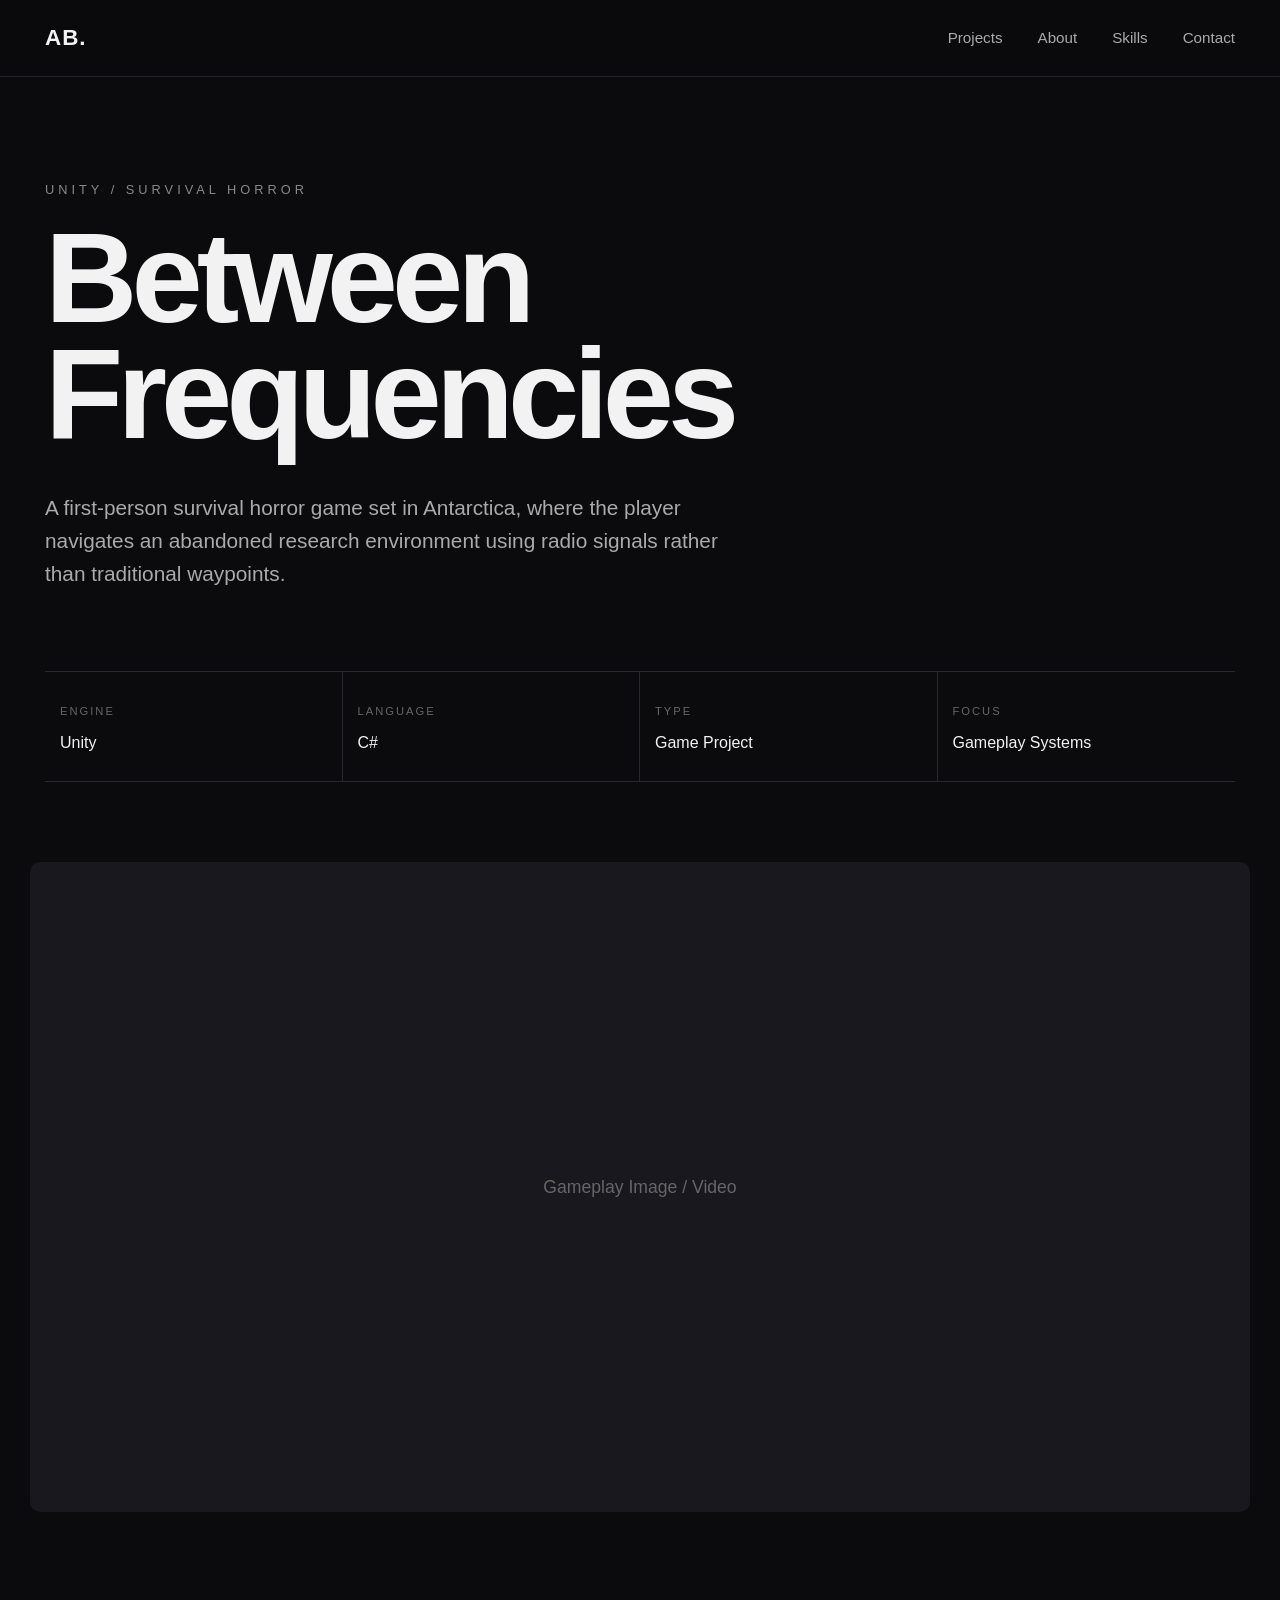
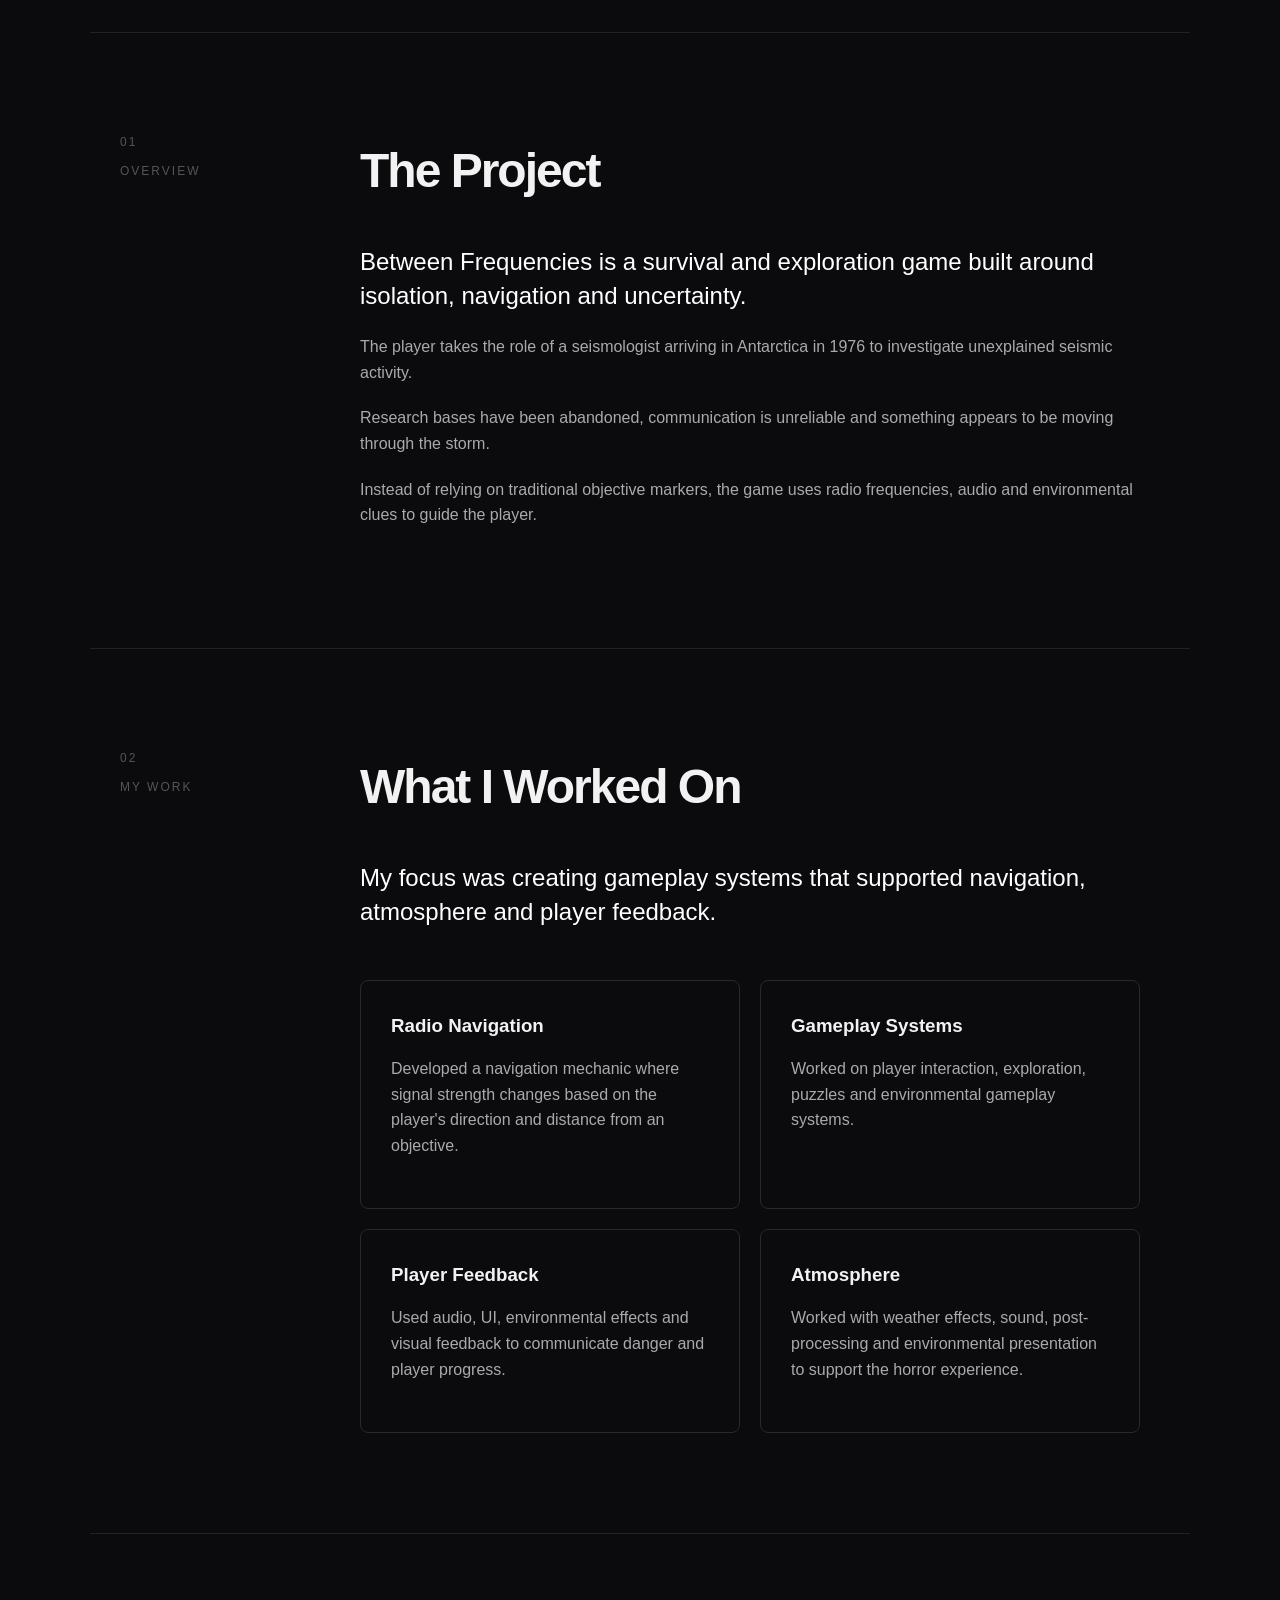
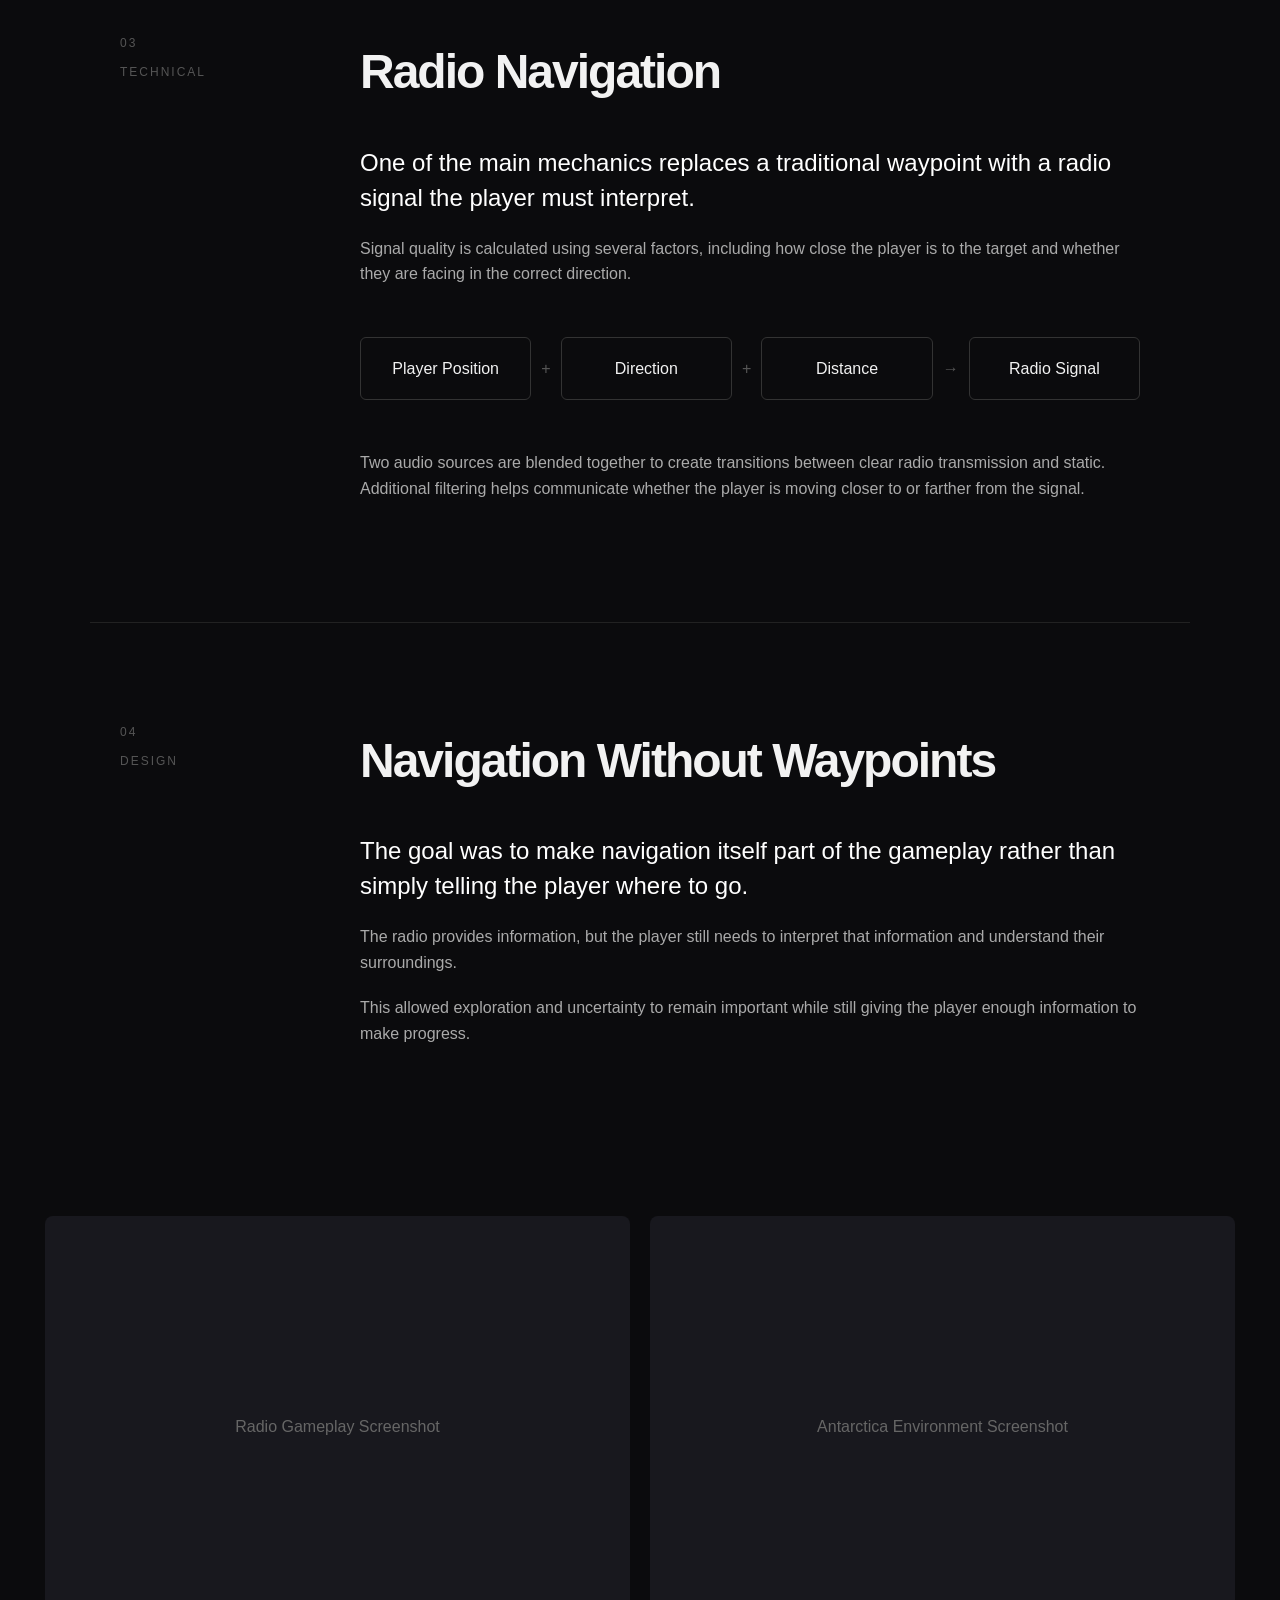
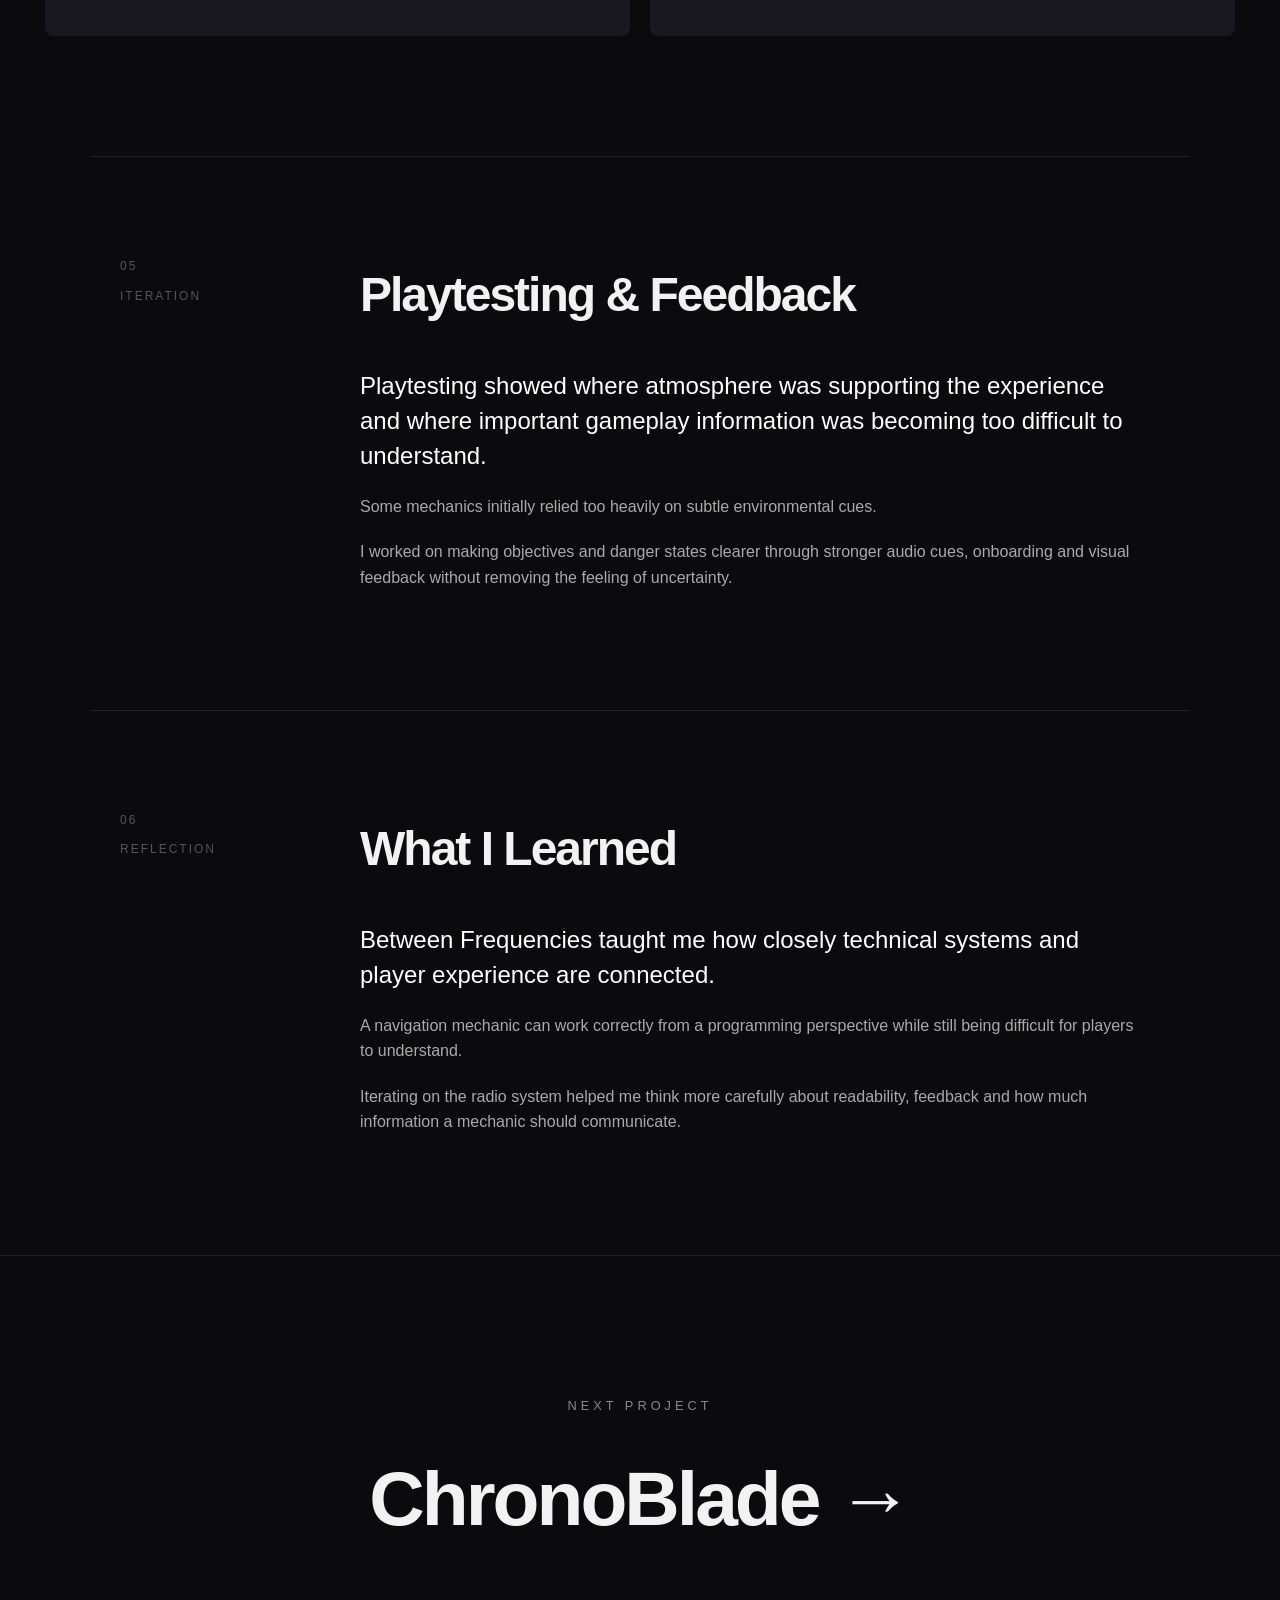
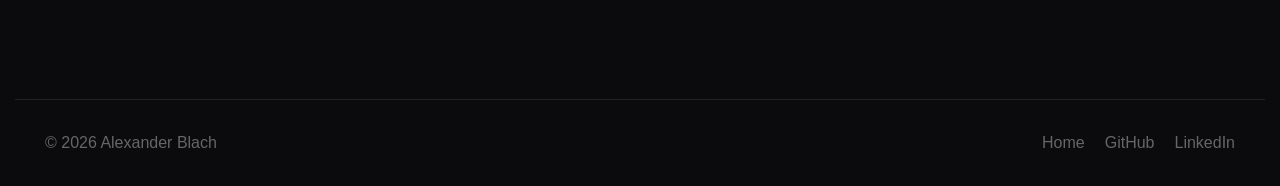
==== projects/between-frequencies.html @ 08c25dbf "Add project page for 'Between Frequencies' This HTML file outlines the project 'Between Frequencies'" ====
<!DOCTYPE html>
<html lang="en">

<head>
    <meta charset="UTF-8">
    <meta name="viewport" content="width=device-width, initial-scale=1.0">

    <title>Between Frequencies | Alexander Blach</title>

    <link rel="stylesheet" href="../style.css">
</head>

<body>

    <!-- NAVIGATION -->
    <nav class="navbar">
        <div class="nav-container">

            <a href="../index.html" class="logo">AB.</a>

            <div class="nav-links">
                <a href="../index.html#projects">Projects</a>
                <a href="../index.html#about">About</a>
                <a href="../index.html#skills">Skills</a>
                <a href="../index.html#contact">Contact</a>
            </div>

        </div>
    </nav>


    <!-- PROJECT HERO -->
    <header class="project-page-hero">

        <div class="project-page-header">

            <p class="eyebrow">UNITY / SURVIVAL HORROR</p>

            <h1>Between<br>Frequencies</h1>

            <p class="project-page-intro">
                A first-person survival horror game set in Antarctica,
                where the player navigates an abandoned research
                environment using radio signals rather than traditional
                waypoints.
            </p>

        </div>


        <div class="project-meta">

            <div>
                <span>ENGINE</span>
                <p>Unity</p>
            </div>

            <div>
                <span>LANGUAGE</span>
                <p>C#</p>
            </div>

            <div>
                <span>TYPE</span>
                <p>Game Project</p>
            </div>

            <div>
                <span>FOCUS</span>
                <p>Gameplay Systems</p>
            </div>

        </div>

    </header>


    <!-- HERO IMAGE -->
    <section class="project-page-media">

        <div class="large-placeholder">
            Gameplay Image / Video
        </div>

    </section>


    <!-- OVERVIEW -->
    <section class="project-detail-section">

        <div class="project-detail-label">
            <p>01</p>
            <span>OVERVIEW</span>
        </div>

        <div class="project-detail-content">

            <h2>The Project</h2>

            <p class="large-paragraph">
                Between Frequencies is a survival and exploration
                game built around isolation, navigation and uncertainty.
            </p>

            <p>
                The player takes the role of a seismologist arriving
                in Antarctica in 1976 to investigate unexplained
                seismic activity.
            </p>

            <p>
                Research bases have been abandoned, communication is
                unreliable and something appears to be moving through
                the storm.
            </p>

            <p>
                Instead of relying on traditional objective markers,
                the game uses radio frequencies, audio and environmental
                clues to guide the player.
            </p>

        </div>

    </section>


    <!-- MY ROLE -->
    <section class="project-detail-section">

        <div class="project-detail-label">
            <p>02</p>
            <span>MY WORK</span>
        </div>

        <div class="project-detail-content">

            <h2>What I Worked On</h2>

            <p class="large-paragraph">
                My focus was creating gameplay systems that supported
                navigation, atmosphere and player feedback.
            </p>


            <div class="role-grid">

                <div class="role-card">
                    <h3>Radio Navigation</h3>

                    <p>
                        Developed a navigation mechanic where signal
                        strength changes based on the player's direction
                        and distance from an objective.
                    </p>
                </div>


                <div class="role-card">
                    <h3>Gameplay Systems</h3>

                    <p>
                        Worked on player interaction, exploration,
                        puzzles and environmental gameplay systems.
                    </p>
                </div>


                <div class="role-card">
                    <h3>Player Feedback</h3>

                    <p>
                        Used audio, UI, environmental effects and
                        visual feedback to communicate danger and
                        player progress.
                    </p>
                </div>


                <div class="role-card">
                    <h3>Atmosphere</h3>

                    <p>
                        Worked with weather effects, sound,
                        post-processing and environmental presentation
                        to support the horror experience.
                    </p>
                </div>

            </div>

        </div>

    </section>


    <!-- RADIO SYSTEM -->
    <section class="project-detail-section">

        <div class="project-detail-label">
            <p>03</p>
            <span>TECHNICAL</span>
        </div>

        <div class="project-detail-content">

            <h2>Radio Navigation</h2>

            <p class="large-paragraph">
                One of the main mechanics replaces a traditional
                waypoint with a radio signal the player must interpret.
            </p>

            <p>
                Signal quality is calculated using several factors,
                including how close the player is to the target and
                whether they are facing in the correct direction.
            </p>


            <div class="technical-diagram">

                <div>Player Position</div>
                <span>+</span>
                <div>Direction</div>
                <span>+</span>
                <div>Distance</div>
                <span>→</span>
                <div>Radio Signal</div>

            </div>


            <p>
                Two audio sources are blended together to create
                transitions between clear radio transmission and static.
                Additional filtering helps communicate whether the player
                is moving closer to or farther from the signal.
            </p>

        </div>

    </section>


    <!-- PLAYER EXPERIENCE -->
    <section class="project-detail-section">

        <div class="project-detail-label">
            <p>04</p>
            <span>DESIGN</span>
        </div>

        <div class="project-detail-content">

            <h2>Navigation Without Waypoints</h2>

            <p class="large-paragraph">
                The goal was to make navigation itself part of the
                gameplay rather than simply telling the player where
                to go.
            </p>

            <p>
                The radio provides information, but the player still
                needs to interpret that information and understand
                their surroundings.
            </p>

            <p>
                This allowed exploration and uncertainty to remain
                important while still giving the player enough
                information to make progress.
            </p>

        </div>

    </section>


    <!-- IMAGES -->
    <section class="project-image-grid">

        <div class="medium-placeholder">
            Radio Gameplay Screenshot
        </div>

        <div class="medium-placeholder">
            Antarctica Environment Screenshot
        </div>

    </section>


    <!-- PLAYTESTING -->
    <section class="project-detail-section">

        <div class="project-detail-label">
            <p>05</p>
            <span>ITERATION</span>
        </div>

        <div class="project-detail-content">

            <h2>Playtesting & Feedback</h2>

            <p class="large-paragraph">
                Playtesting showed where atmosphere was supporting
                the experience and where important gameplay information
                was becoming too difficult to understand.
            </p>

            <p>
                Some mechanics initially relied too heavily on subtle
                environmental cues.
            </p>

            <p>
                I worked on making objectives and danger states clearer
                through stronger audio cues, onboarding and visual
                feedback without removing the feeling of uncertainty.
            </p>

        </div>

    </section>


    <!-- REFLECTION -->
    <section class="project-detail-section">

        <div class="project-detail-label">
            <p>06</p>
            <span>REFLECTION</span>
        </div>

        <div class="project-detail-content">

            <h2>What I Learned</h2>

            <p class="large-paragraph">
                Between Frequencies taught me how closely technical
                systems and player experience are connected.
            </p>

            <p>
                A navigation mechanic can work correctly from a
                programming perspective while still being difficult
                for players to understand.
            </p>

            <p>
                Iterating on the radio system helped me think more
                carefully about readability, feedback and how much
                information a mechanic should communicate.
            </p>

        </div>

    </section>


    <!-- NEXT PROJECT -->
    <section class="next-project">

        <p class="eyebrow">NEXT PROJECT</p>

        <a href="chronoblade.html">
            ChronoBlade →
        </a>

    </section>


    <footer>

        <p>© 2026 Alexander Blach</p>

        <div class="footer-links">
            <a href="../index.html">Home</a>
            <a href="#">GitHub</a>
            <a href="#">LinkedIn</a>
        </div>

    </footer>

</body>

</html>
---- style.css ----
/* -----------------------------
   GLOBAL
----------------------------- */

* {
    margin: 0;
    padding: 0;
    box-sizing: border-box;
}

html {
    scroll-behavior: smooth;
}

body {
    font-family: Arial, Helvetica, sans-serif;
    background: #0b0b0d;
    color: #f2f2f2;
    line-height: 1.6;
}

a {
    color: inherit;
    text-decoration: none;
}


/* -----------------------------
   NAVIGATION
----------------------------- */

.navbar {
    position: fixed;
    top: 0;
    width: 100%;
    z-index: 1000;

    background: rgba(11, 11, 13, 0.85);
    backdrop-filter: blur(12px);

    border-bottom: 1px solid #242428;
}

.nav-container {
    max-width: 1250px;
    margin: auto;

    padding: 20px 30px;

    display: flex;
    justify-content: space-between;
    align-items: center;
}

.logo {
    font-size: 1.4rem;
    font-weight: bold;
    letter-spacing: 1px;
}

.nav-links {
    display: flex;
    gap: 35px;
}

.nav-links a {
    color: #aaaaaa;
    font-size: 0.95rem;

    transition: 0.2s;
}

.nav-links a:hover {
    color: white;
}


/* -----------------------------
   HERO
----------------------------- */

.hero {
    min-height: 100vh;

    max-width: 1250px;
    margin: auto;

    padding: 150px 30px 80px;

    display: flex;
    align-items: center;

    position: relative;
    overflow: hidden;
}

.hero-content {
    position: relative;
    z-index: 2;

    max-width: 800px;
}

.eyebrow {
    color: #888;
    font-size: 0.8rem;

    letter-spacing: 4px;

    margin-bottom: 20px;
}

.hero h1 {
    font-size: clamp(4rem, 10vw, 9rem);

    line-height: 0.85;

    letter-spacing: -6px;

    margin-bottom: 40px;
}

.hero-description {
    color: #aaa;

    max-width: 600px;

    font-size: 1.2rem;

    margin-bottom: 40px;
}

.hero-buttons {
    display: flex;
    gap: 15px;
    flex-wrap: wrap;
}

.button {
    padding: 14px 24px;

    border-radius: 6px;

    font-size: 0.9rem;

    transition: 0.25s;
}

.primary-button {
    background: white;
    color: black;
}

.primary-button:hover {
    transform: translateY(-3px);
}

.secondary-button {
    border: 1px solid #444;
}

.secondary-button:hover {
    border-color: white;
}

.hero-background-text {
    position: absolute;

    right: -80px;
    bottom: 30px;

    font-size: 14rem;

    font-weight: bold;

    color: #101014;

    pointer-events: none;
}


/* -----------------------------
   GENERAL SECTIONS
----------------------------- */

.section {
    max-width: 1250px;

    margin: auto;

    padding: 120px 30px;
}

.section-header {
    display: flex;

    gap: 40px;

    margin-bottom: 60px;
}

.section-number {
    color: #555;
}

.section-header h2 {
    font-size: 3rem;

    letter-spacing: -2px;
}


/* -----------------------------
   PROJECTS
----------------------------- */

.projects-grid {
    display: flex;

    flex-direction: column;

    gap: 100px;
}

.project-card {
    display: grid;

    grid-template-columns: 1.4fr 1fr;

    gap: 50px;

    align-items: center;
}

.project-image {
    height: 480px;

    border-radius: 8px;

    overflow: hidden;
}

.placeholder {
    display: flex;

    justify-content: center;
    align-items: center;

    background:
        linear-gradient(
            135deg,
            #17171d,
            #22222b
        );

    color: #666;

    font-size: 1.2rem;
}

.project-content h3 {
    font-size: 2.5rem;

    line-height: 1.1;

    margin: 20px 0;
}

.project-topline {
    display: flex;

    justify-content: space-between;

    color: #666;

    font-size: 0.75rem;

    letter-spacing: 2px;
}

.project-description {
    color: #aaa;

    margin-bottom: 25px;
}

.project-tags {
    display: flex;

    flex-wrap: wrap;

    gap: 10px;

    margin-bottom: 30px;
}

.project-tags span {
    padding: 7px 12px;

    border: 1px solid #333;

    border-radius: 100px;

    color: #aaa;

    font-size: 0.75rem;
}

.project-link {
    font-weight: bold;

    display: inline-block;

    transition: 0.2s;
}

.project-link:hover {
    transform: translateX(6px);
}


/* -----------------------------
   ABOUT
----------------------------- */

.about-section {
    border-top: 1px solid #222;
}

.about-grid {
    display: grid;

    grid-template-columns: 1.2fr 1fr;

    gap: 80px;
}

.about-large-text {
    font-size: 3rem;

    line-height: 1.15;

    letter-spacing: -2px;
}

.about-text p {
    color: #aaa;

    margin-bottom: 20px;
}


/* -----------------------------
   SKILLS
----------------------------- */

.skills-grid {
    display: grid;

    grid-template-columns: repeat(4, 1fr);

    gap: 30px;
}

.skill-category {
    border-top: 1px solid #333;

    padding-top: 25px;
}

.skill-category h3 {
    margin-bottom: 20px;
}

.skill-category ul {
    list-style: none;
}

.skill-category li {
    color: #888;

    margin-bottom: 8px;
}


/* -----------------------------
   CONTACT
----------------------------- */

.contact-section {
    padding: 160px 30px;

    text-align: center;

    border-top: 1px solid #222;
}

.contact-section h2 {
    font-size: clamp(3rem, 8vw, 7rem);

    line-height: 0.95;

    letter-spacing: -5px;

    margin-bottom: 30px;
}

.contact-description {
    max-width: 600px;

    margin: 0 auto 30px;

    color: #888;
}

.contact-link {
    font-size: 1.2rem;

    border-bottom: 1px solid white;

    padding-bottom: 5px;
}


/* -----------------------------
   FOOTER
----------------------------- */

footer {
    max-width: 1250px;

    margin: auto;

    padding: 30px;

    border-top: 1px solid #222;

    display: flex;

    justify-content: space-between;

    color: #666;
}

.footer-links {
    display: flex;

    gap: 20px;
}


/* -----------------------------
   RESPONSIVE
----------------------------- */

@media (max-width: 900px) {

    .project-card {
        grid-template-columns: 1fr;
    }

    .project-image {
        height: 350px;
    }

    .about-grid {
        grid-template-columns: 1fr;
    }

    .skills-grid {
        grid-template-columns: repeat(2, 1fr);
    }

    .hero h1 {
        letter-spacing: -3px;
    }

}


@media (max-width: 600px) {

    .nav-links {
        gap: 15px;
    }

    .nav-links a {
        font-size: 0.8rem;
    }

    .hero {
        padding-top: 130px;
    }

    .hero-description {
        font-size: 1rem;
    }

    .project-image {
        height: 250px;
    }

    .skills-grid {
        grid-template-columns: 1fr;
    }

    .about-large-text {
        font-size: 2rem;
    }

    footer {
        flex-direction: column;

        gap: 20px;
    }

}
/* --------------------------------
   PROJECT PAGE
-------------------------------- */

.project-page-hero {
    max-width: 1250px;
    margin: auto;

    padding: 180px 30px 80px;
}

.project-page-header {
    max-width: 900px;
}

.project-page-header h1 {
    font-size: clamp(4rem, 10vw, 8rem);

    line-height: 0.9;

    letter-spacing: -6px;

    margin-bottom: 40px;
}

.project-page-intro {
    max-width: 700px;

    font-size: 1.3rem;

    color: #aaa;
}

.project-meta {
    margin-top: 80px;

    display: grid;

    grid-template-columns: repeat(4, 1fr);

    border-top: 1px solid #29292d;

    border-bottom: 1px solid #29292d;
}

.project-meta div {
    padding: 25px 15px;

    border-right: 1px solid #29292d;
}

.project-meta div:last-child {
    border-right: none;
}

.project-meta span {
    color: #666;

    font-size: 0.7rem;

    letter-spacing: 2px;
}

.project-meta p {
    margin-top: 8px;
}


/* HERO MEDIA */

.project-page-media {
    max-width: 1400px;

    margin: auto;

    padding: 0 30px 120px;
}

.large-placeholder {
    height: 650px;

    display: flex;

    align-items: center;

    justify-content: center;

    background: #18181e;

    border-radius: 10px;

    color: #666;

    font-size: 1.1rem;
}


/* DETAILS */

.project-detail-section {
    max-width: 1100px;

    margin: auto;

    padding: 100px 30px;

    display: grid;

    grid-template-columns: 180px 1fr;

    gap: 60px;

    border-top: 1px solid #222;
}

.project-detail-label {
    color: #555;

    font-size: 0.75rem;

    letter-spacing: 2px;
}

.project-detail-label p {
    margin-bottom: 10px;
}

.project-detail-content {
    max-width: 780px;
}

.project-detail-content h2 {
    font-size: 3rem;

    margin-bottom: 35px;

    letter-spacing: -2px;
}

.project-detail-content p {
    color: #aaa;

    margin-bottom: 20px;
}

.large-paragraph {
    font-size: 1.5rem;

    color: white !important;

    line-height: 1.45;
}


/* ROLE CARDS */

.role-grid {
    display: grid;

    grid-template-columns: repeat(2, 1fr);

    gap: 20px;

    margin-top: 50px;
}

.role-card {
    padding: 30px;

    border: 1px solid #29292d;

    border-radius: 8px;
}

.role-card h3 {
    margin-bottom: 15px;
}


/* TECHNICAL DIAGRAM */

.technical-diagram {
    margin: 50px 0;

    display: flex;

    align-items: center;

    justify-content: space-between;

    gap: 10px;
}

.technical-diagram div {
    flex: 1;

    padding: 18px;

    text-align: center;

    border: 1px solid #333;

    border-radius: 6px;
}

.technical-diagram span {
    color: #555;
}


/* ROLE COMPARISON */

.two-column-system {
    display: grid;

    grid-template-columns: 1fr 1fr;

    gap: 50px;

    margin-top: 40px;
}

.two-column-system h3 {
    font-size: 1.6rem;

    margin-bottom: 15px;
}

.two-column-system ul {
    margin-top: 20px;

    padding-left: 20px;

    color: #aaa;
}

.two-column-system li {
    margin-bottom: 8px;
}


/* SCREENSHOT GRID */

.project-image-grid {
    max-width: 1250px;

    margin: auto;

    padding: 50px 30px 120px;

    display: grid;

    grid-template-columns: 1fr 1fr;

    gap: 20px;
}

.medium-placeholder {
    height: 420px;

    display: flex;

    align-items: center;

    justify-content: center;

    background: #18181e;

    color: #666;

    border-radius: 8px;
}


/* NEXT PROJECT */

.next-project {
    text-align: center;

    padding: 140px 30px;

    border-top: 1px solid #222;
}

.next-project a {
    font-size: clamp(2.5rem, 6vw, 6rem);

    letter-spacing: -3px;

    font-weight: bold;
}


/* MOBILE */

@media (max-width: 800px) {

    .project-meta {
        grid-template-columns: repeat(2, 1fr);
    }

    .project-meta div {
        border-bottom: 1px solid #29292d;
    }

    .project-detail-section {
        grid-template-columns: 1fr;

        gap: 30px;
    }

    .role-grid {
        grid-template-columns: 1fr;
    }

    .two-column-system {
        grid-template-columns: 1fr;
    }

    .project-image-grid {
        grid-template-columns: 1fr;
    }

    .technical-diagram {
        flex-direction: column;
    }

    .technical-diagram span {
        transform: rotate(90deg);
    }

    .technical-diagram div {
        width: 100%;
    }

    .large-placeholder {
        height: 350px;
    }

}
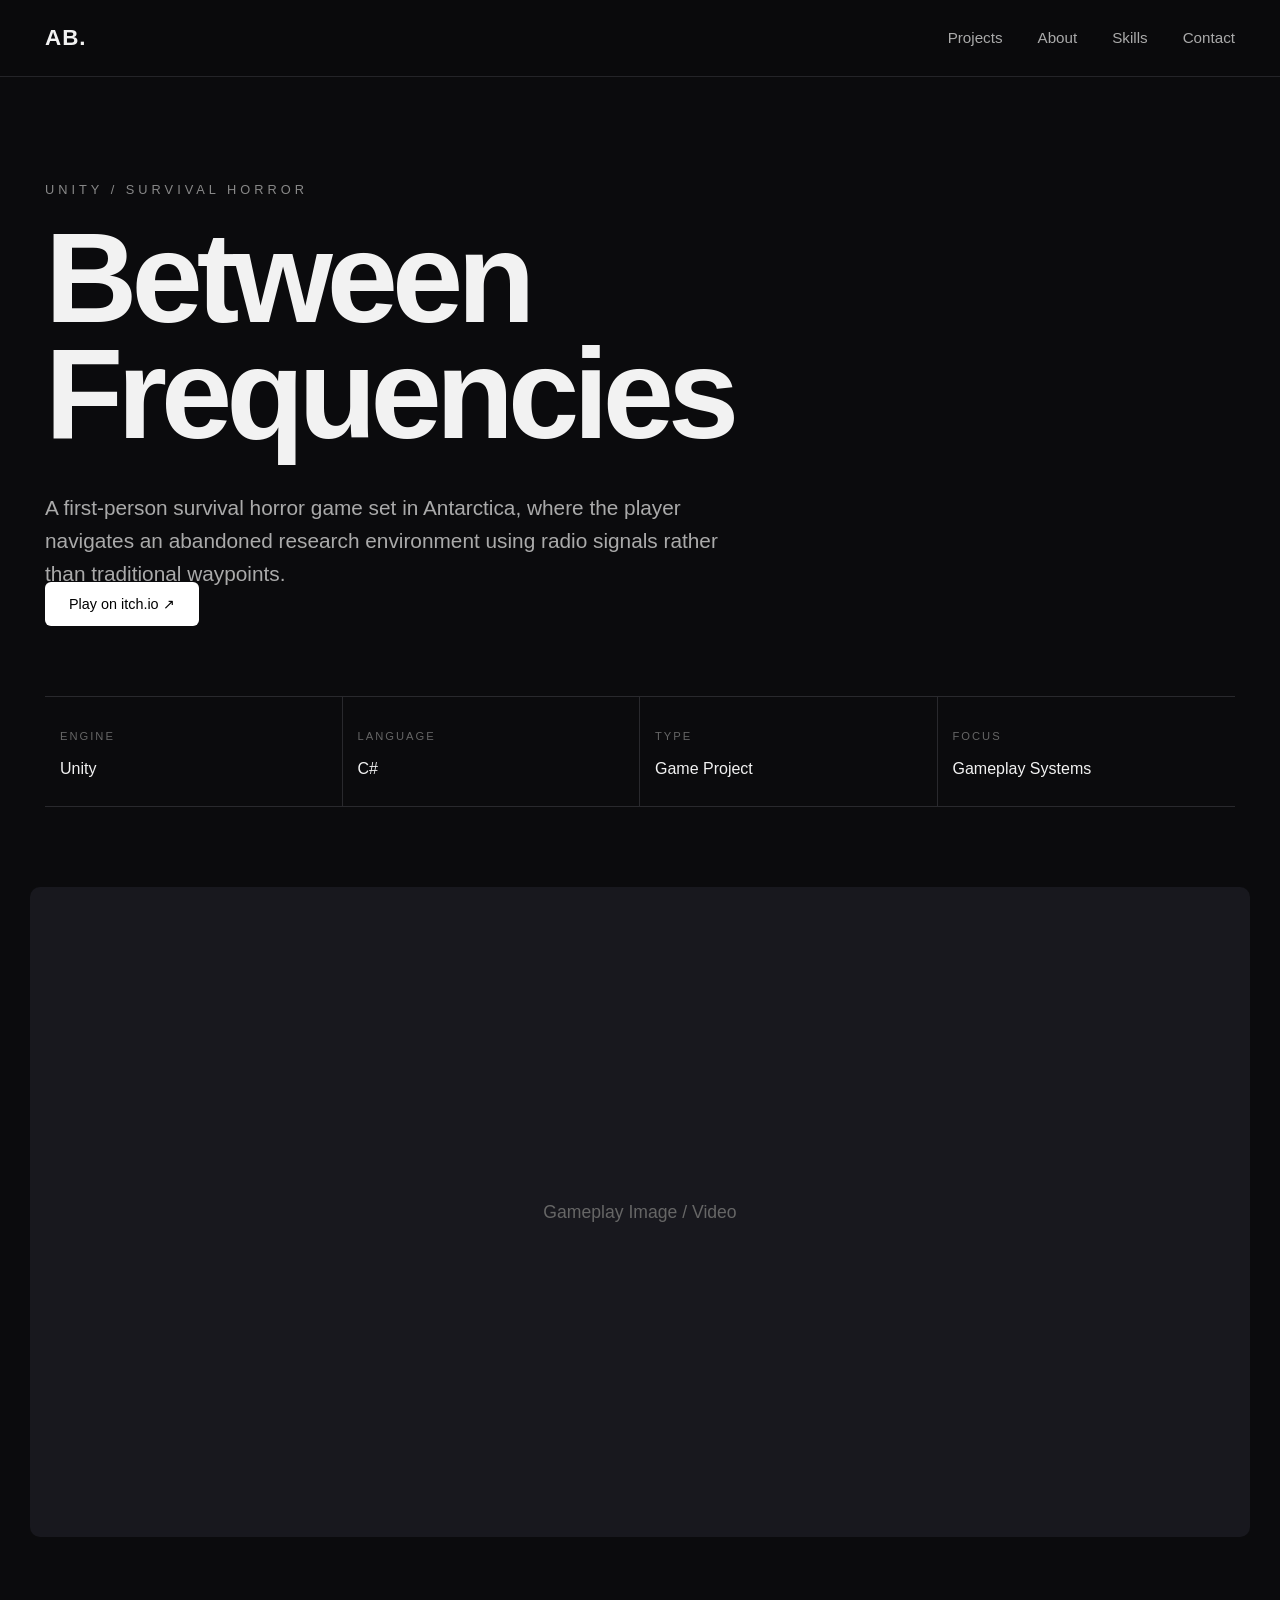
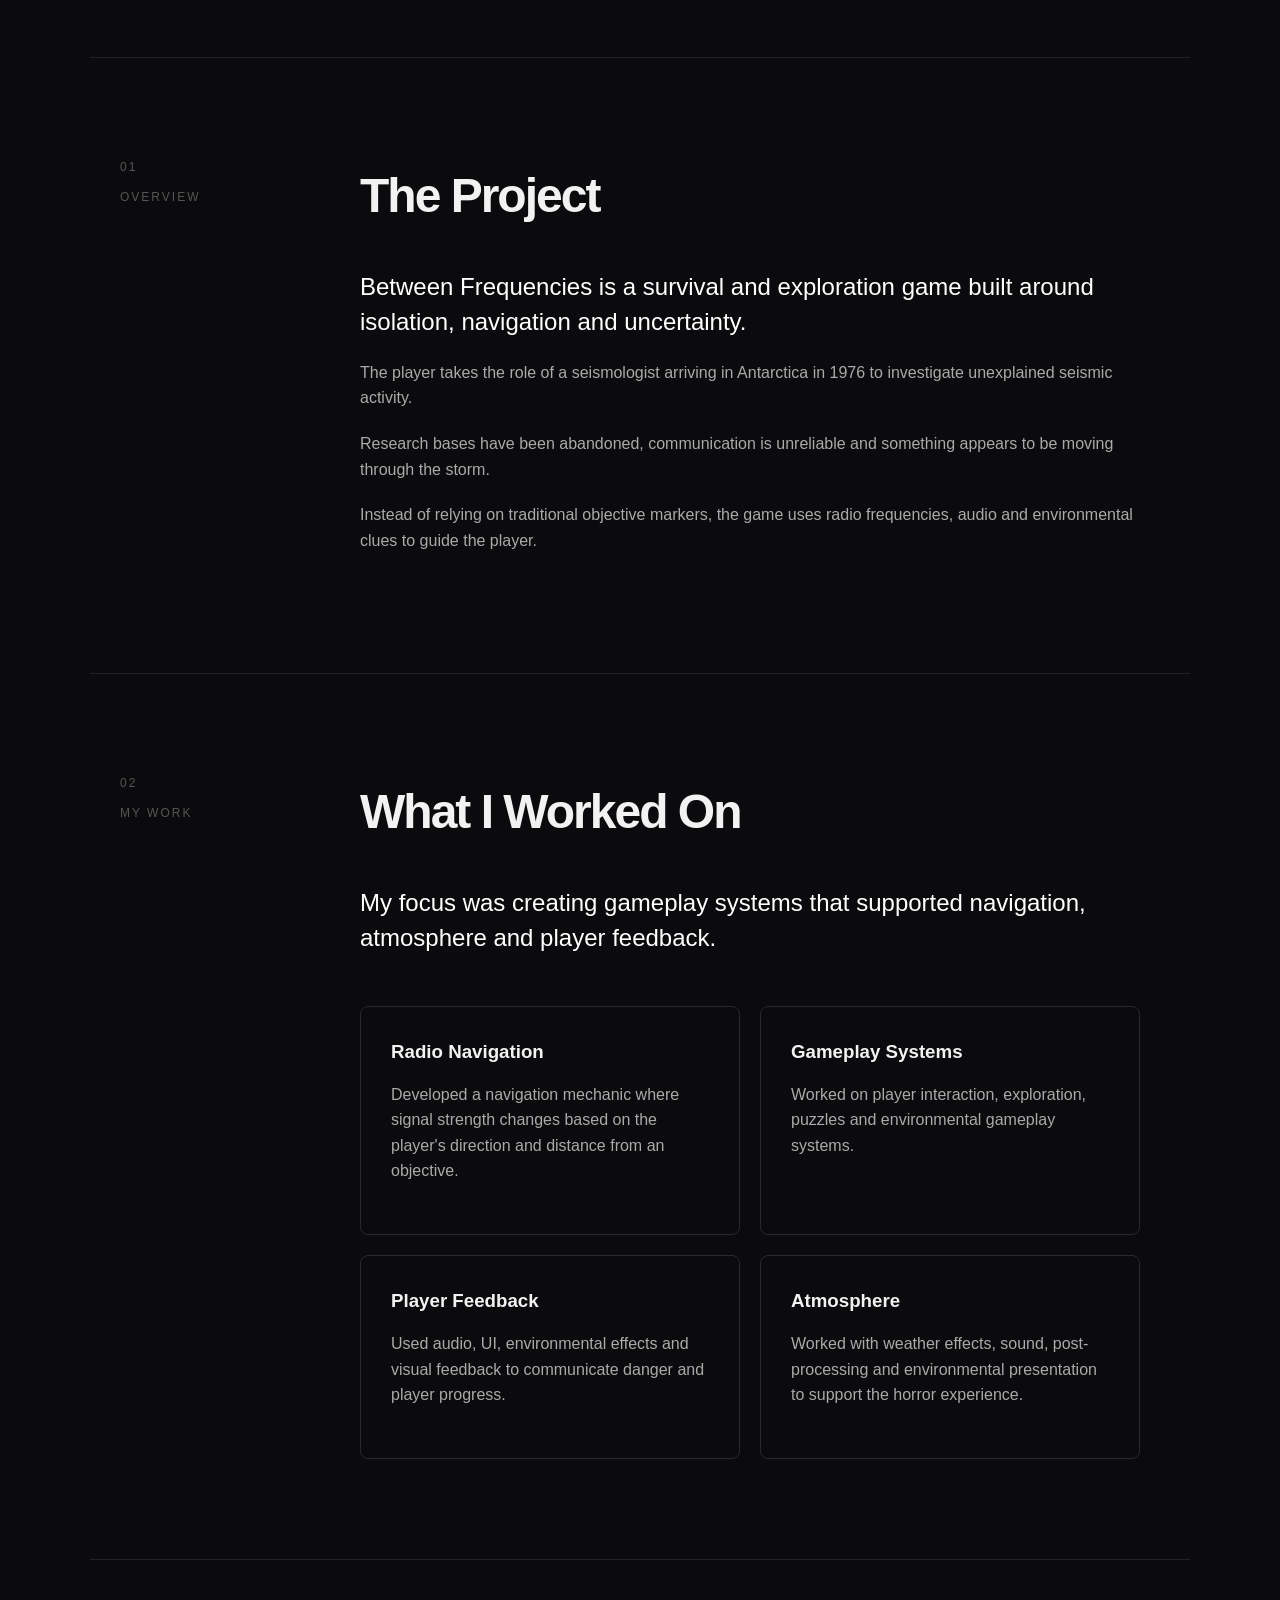
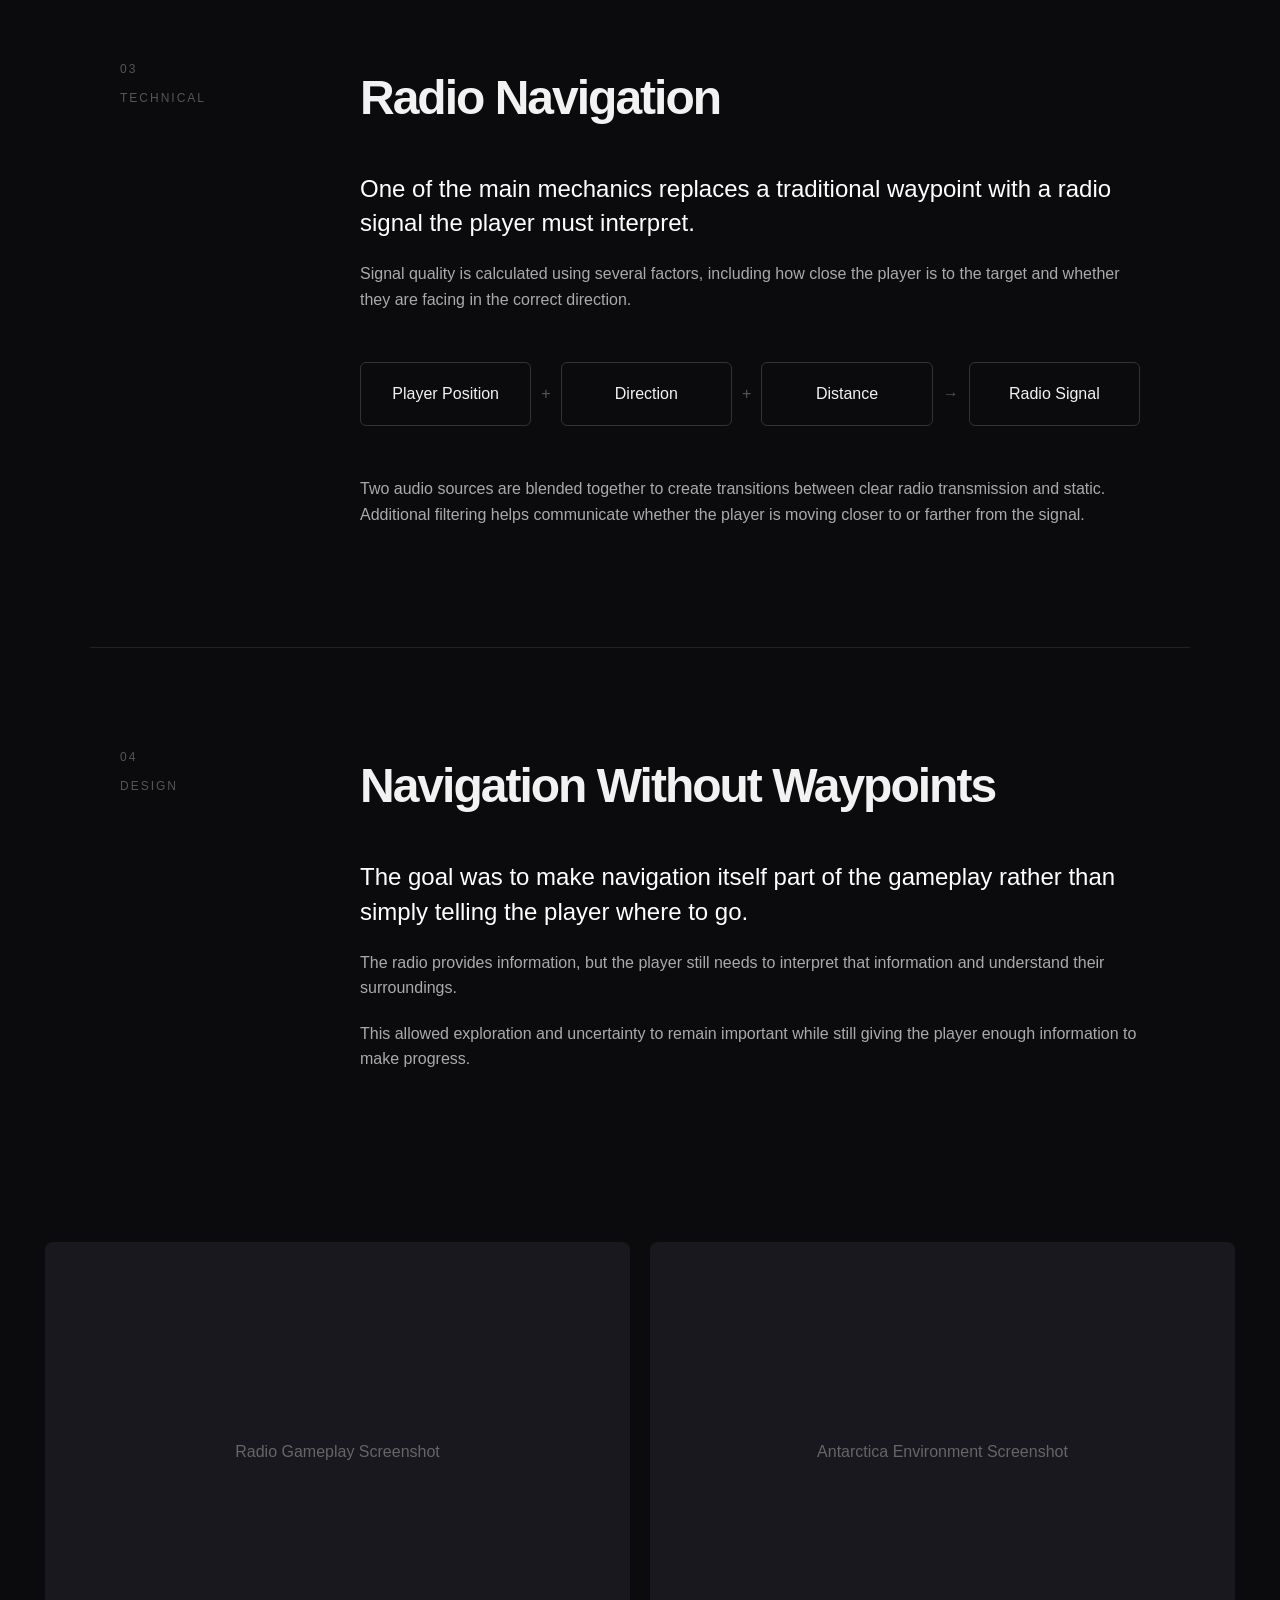
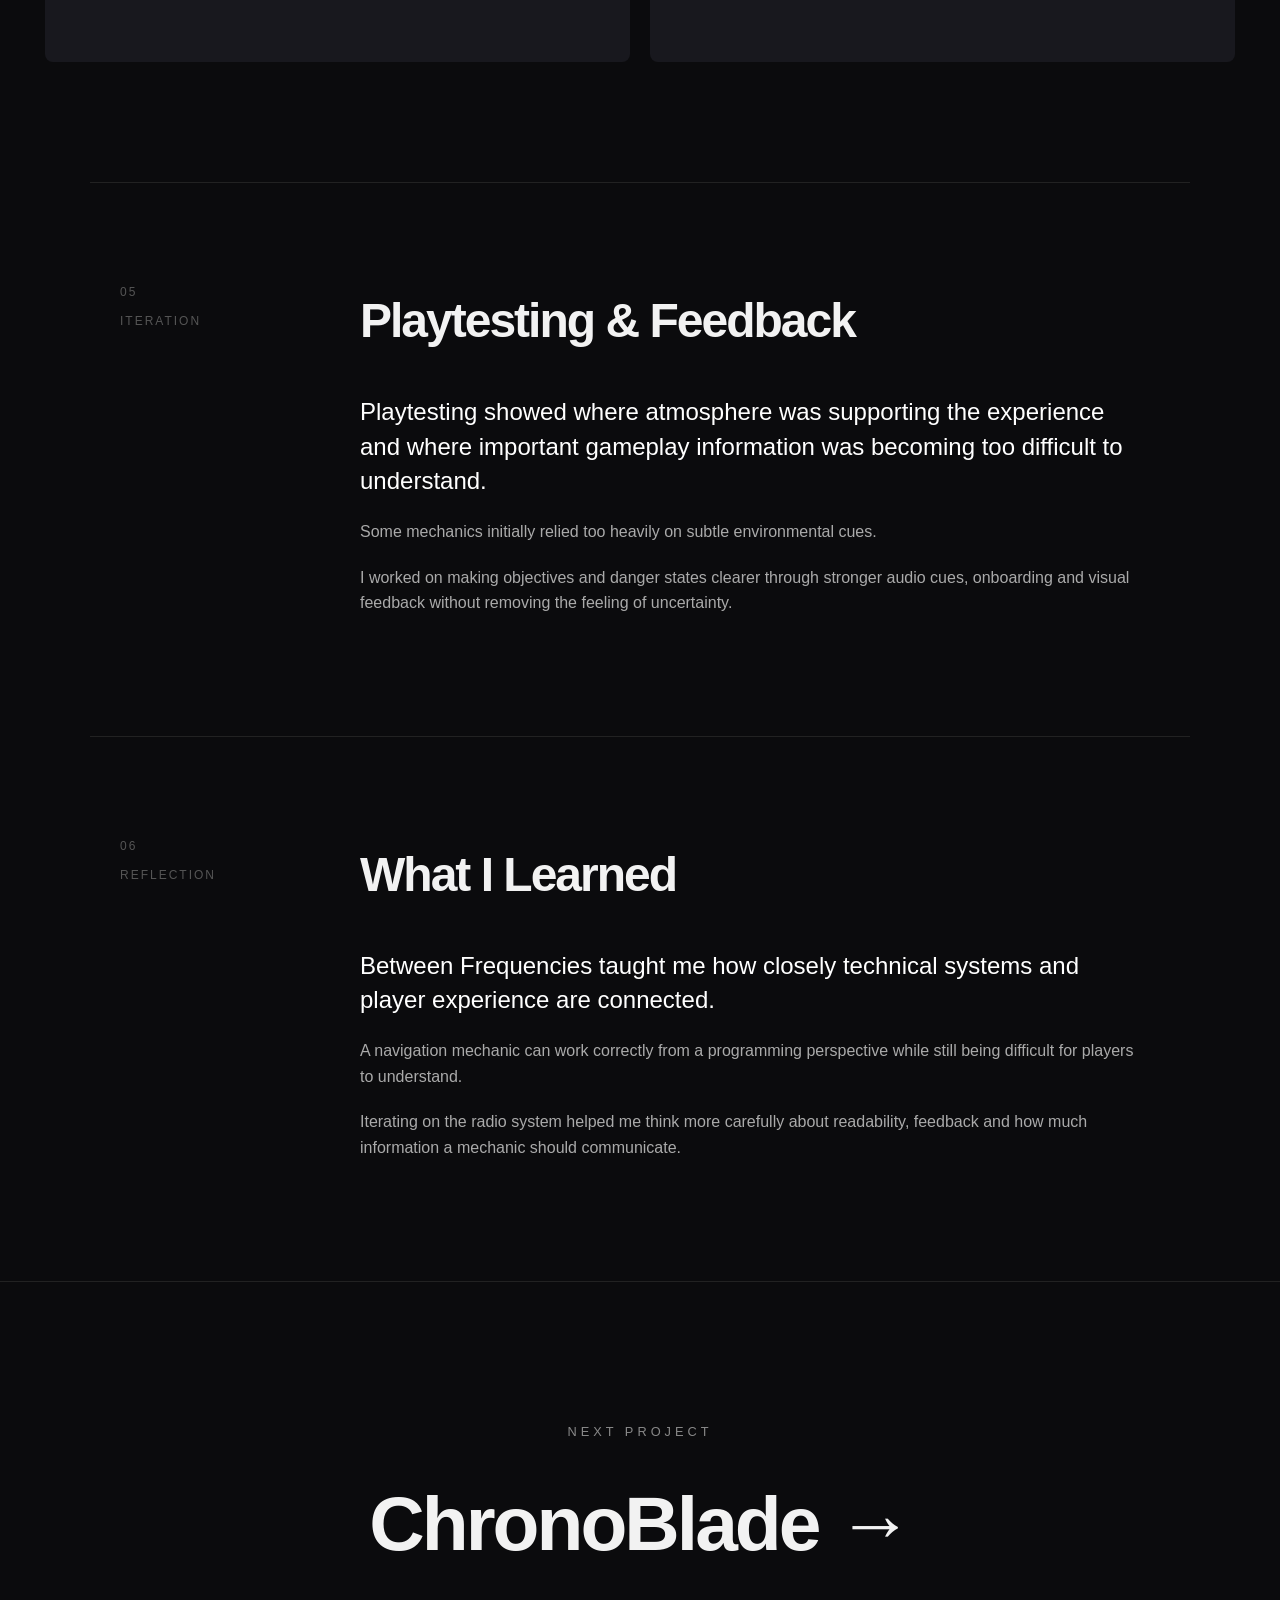
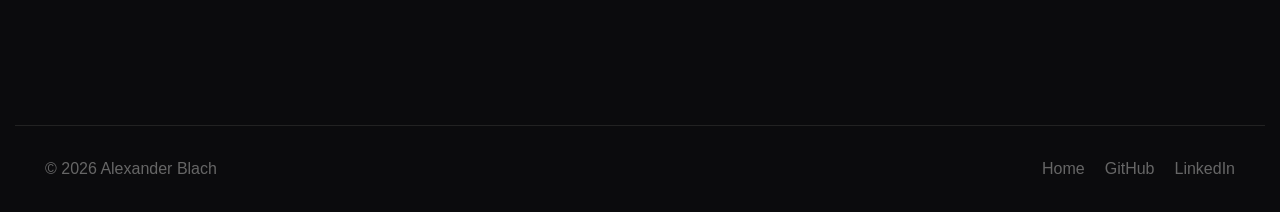
==== commit 2993f0e8: "Add link to play 'Between Frequencies' on itch.io" ====
--- a/projects/between-frequencies.html
+++ b/projects/between-frequencies.html
@@ -44,7 +44,12 @@
                 environment using radio signals rather than traditional
                 waypoints.
             </p>
-
+<a href="https://frederik-dencker.itch.io/between-frequencies"
+   target="_blank"
+   rel="noopener noreferrer"
+   class="button primary-button">
+    Play on itch.io ↗
+</a>
         </div>
 
 
--- a/style.css
+++ b/style.css
@@ -853,5 +853,21 @@
     .large-placeholder {
         height: 350px;
     }
-
-}
+.project-actions {
+    display: flex;
+    gap: 18px;
+    align-items: center;
+    flex-wrap: wrap;
+   }
+
+.play-link {
+    color: #888;
+    font-size: 0.9rem;
+    transition: 0.2s;
+   }
+
+.play-link:hover {
+    color: white;
+    transform: translateX(3px);
+   }
+}
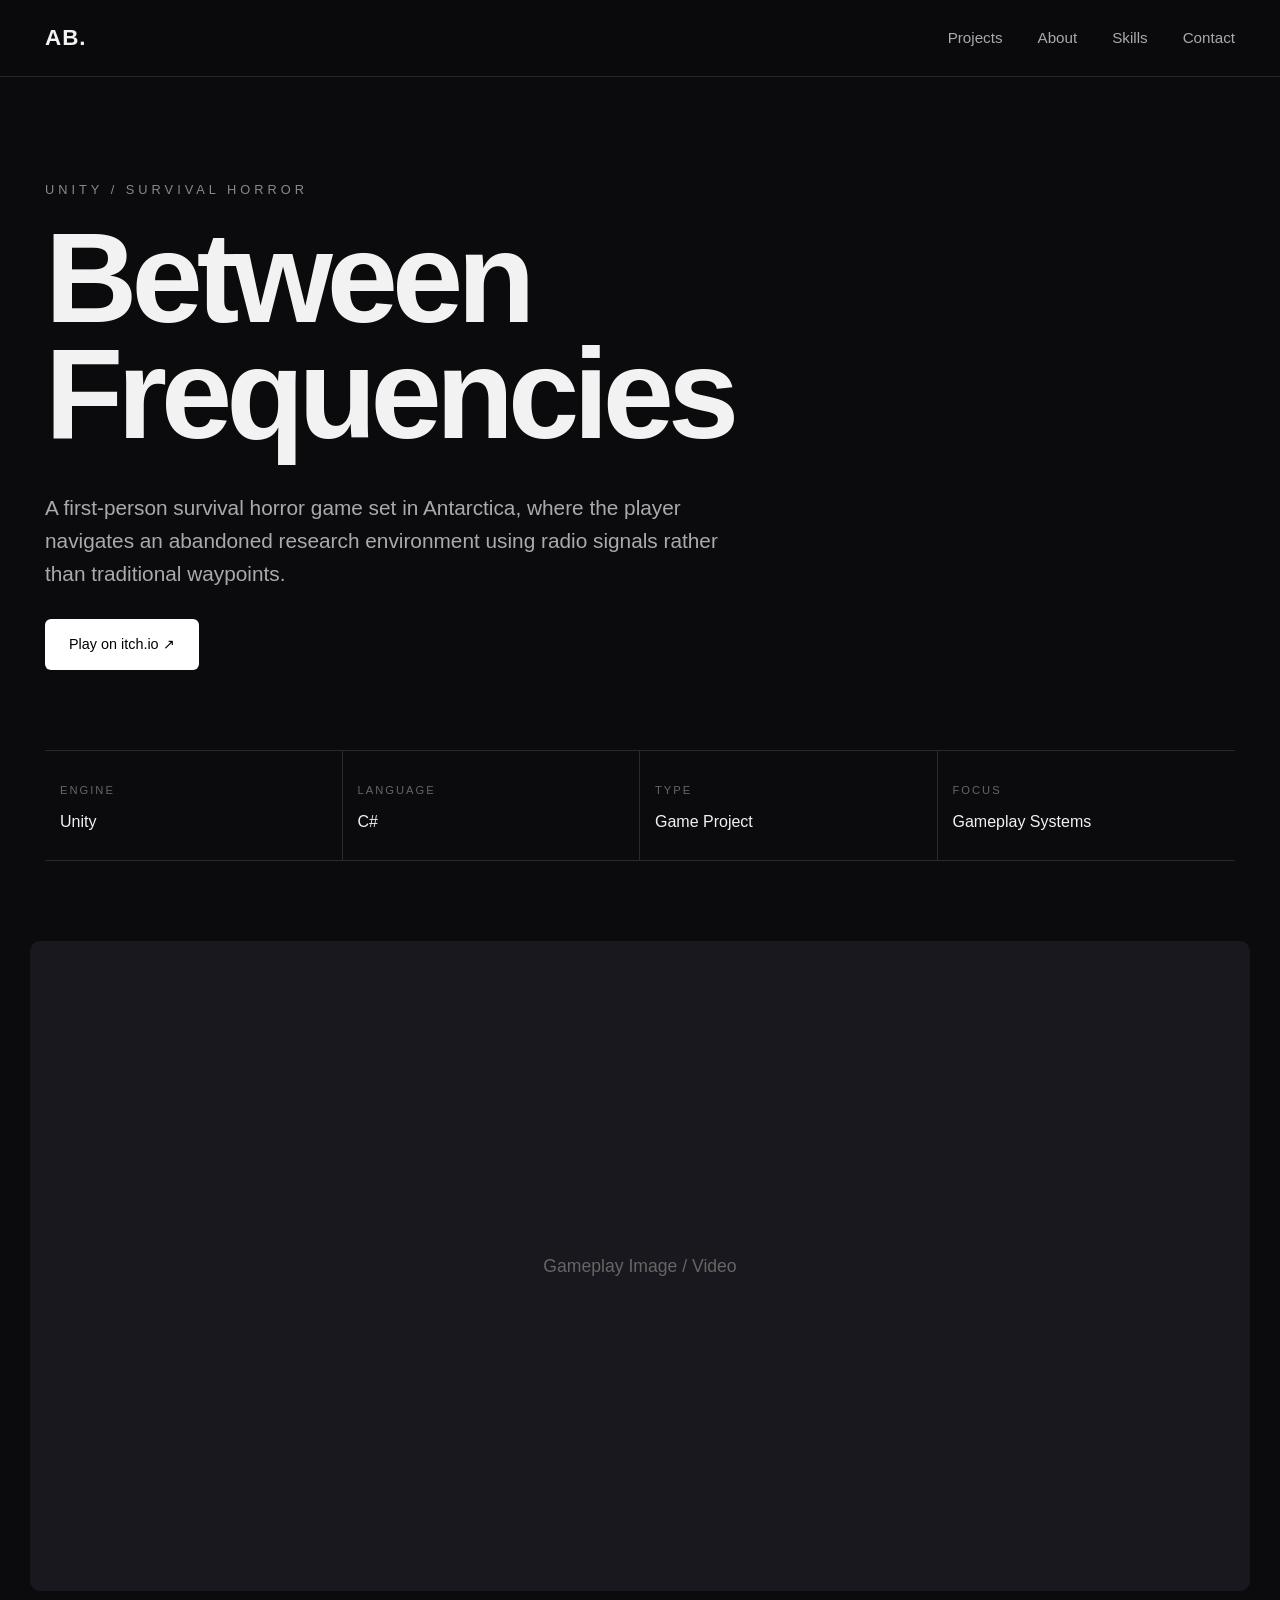
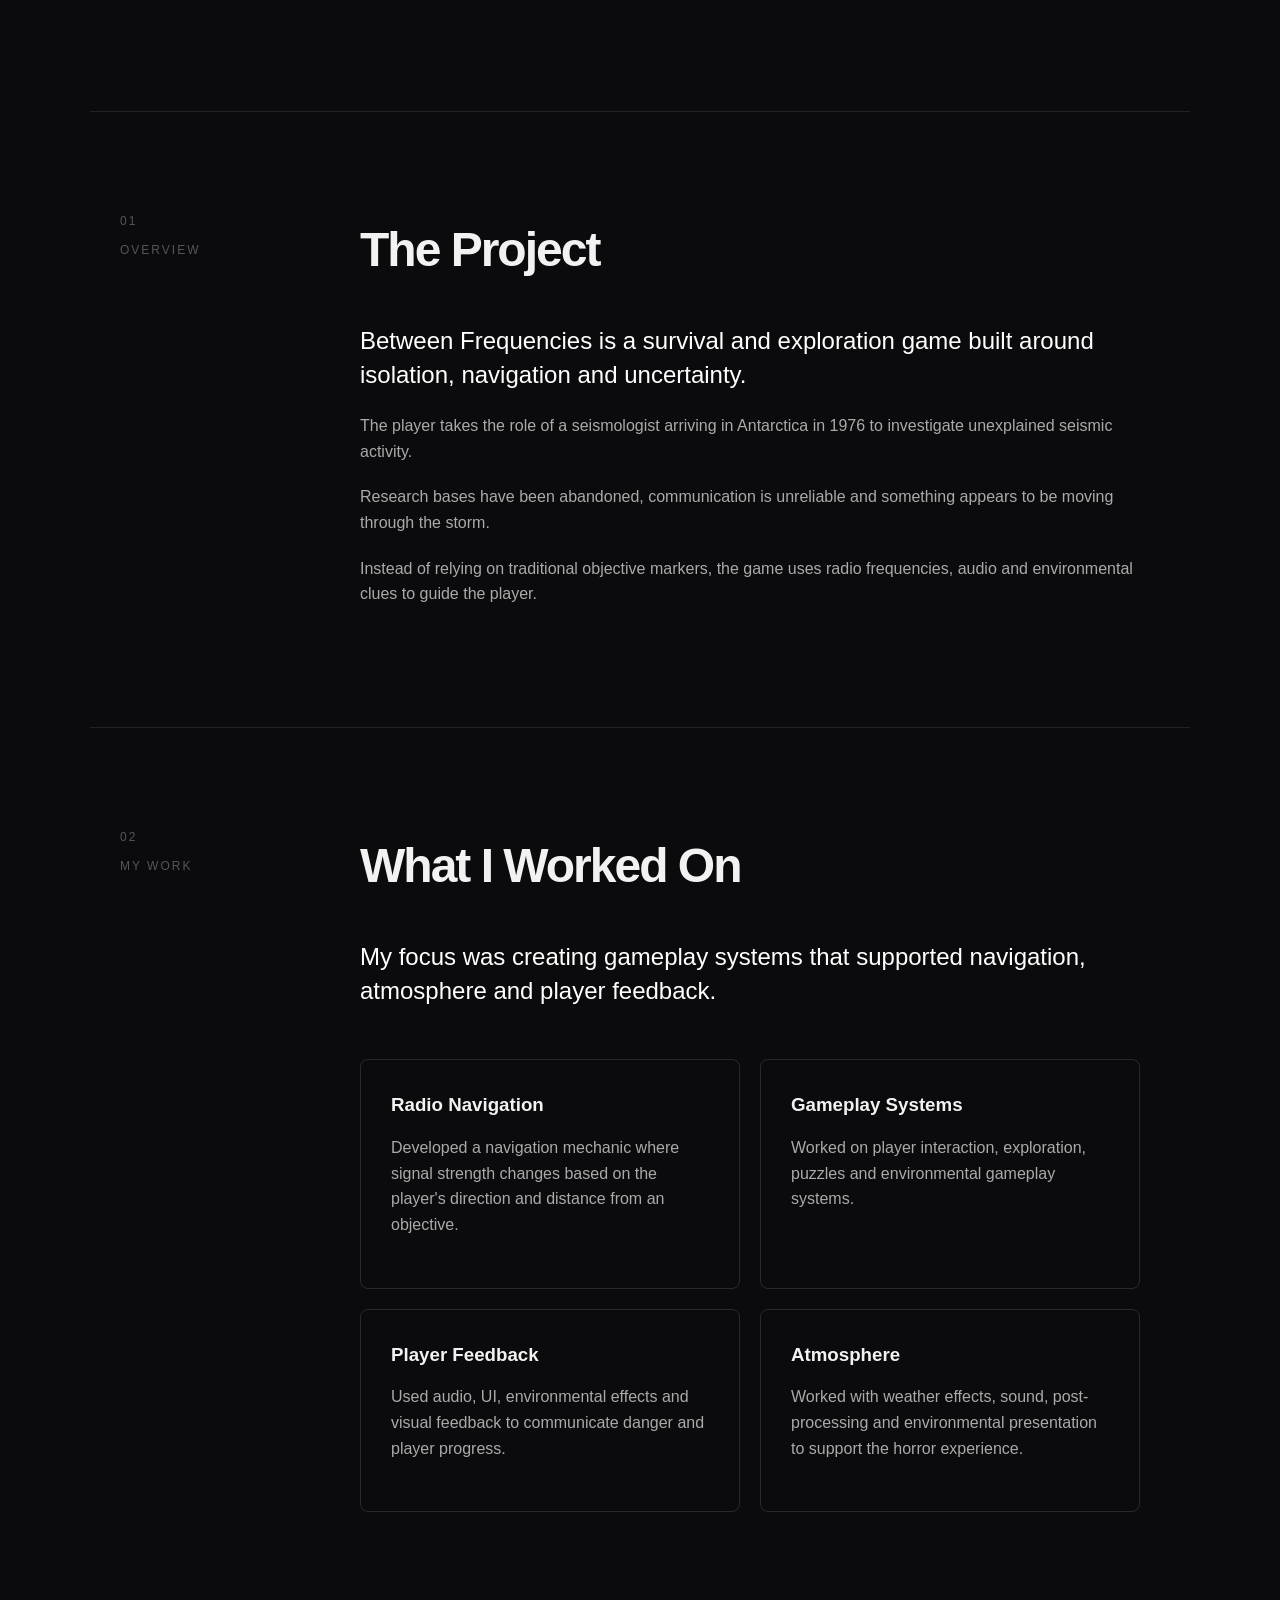
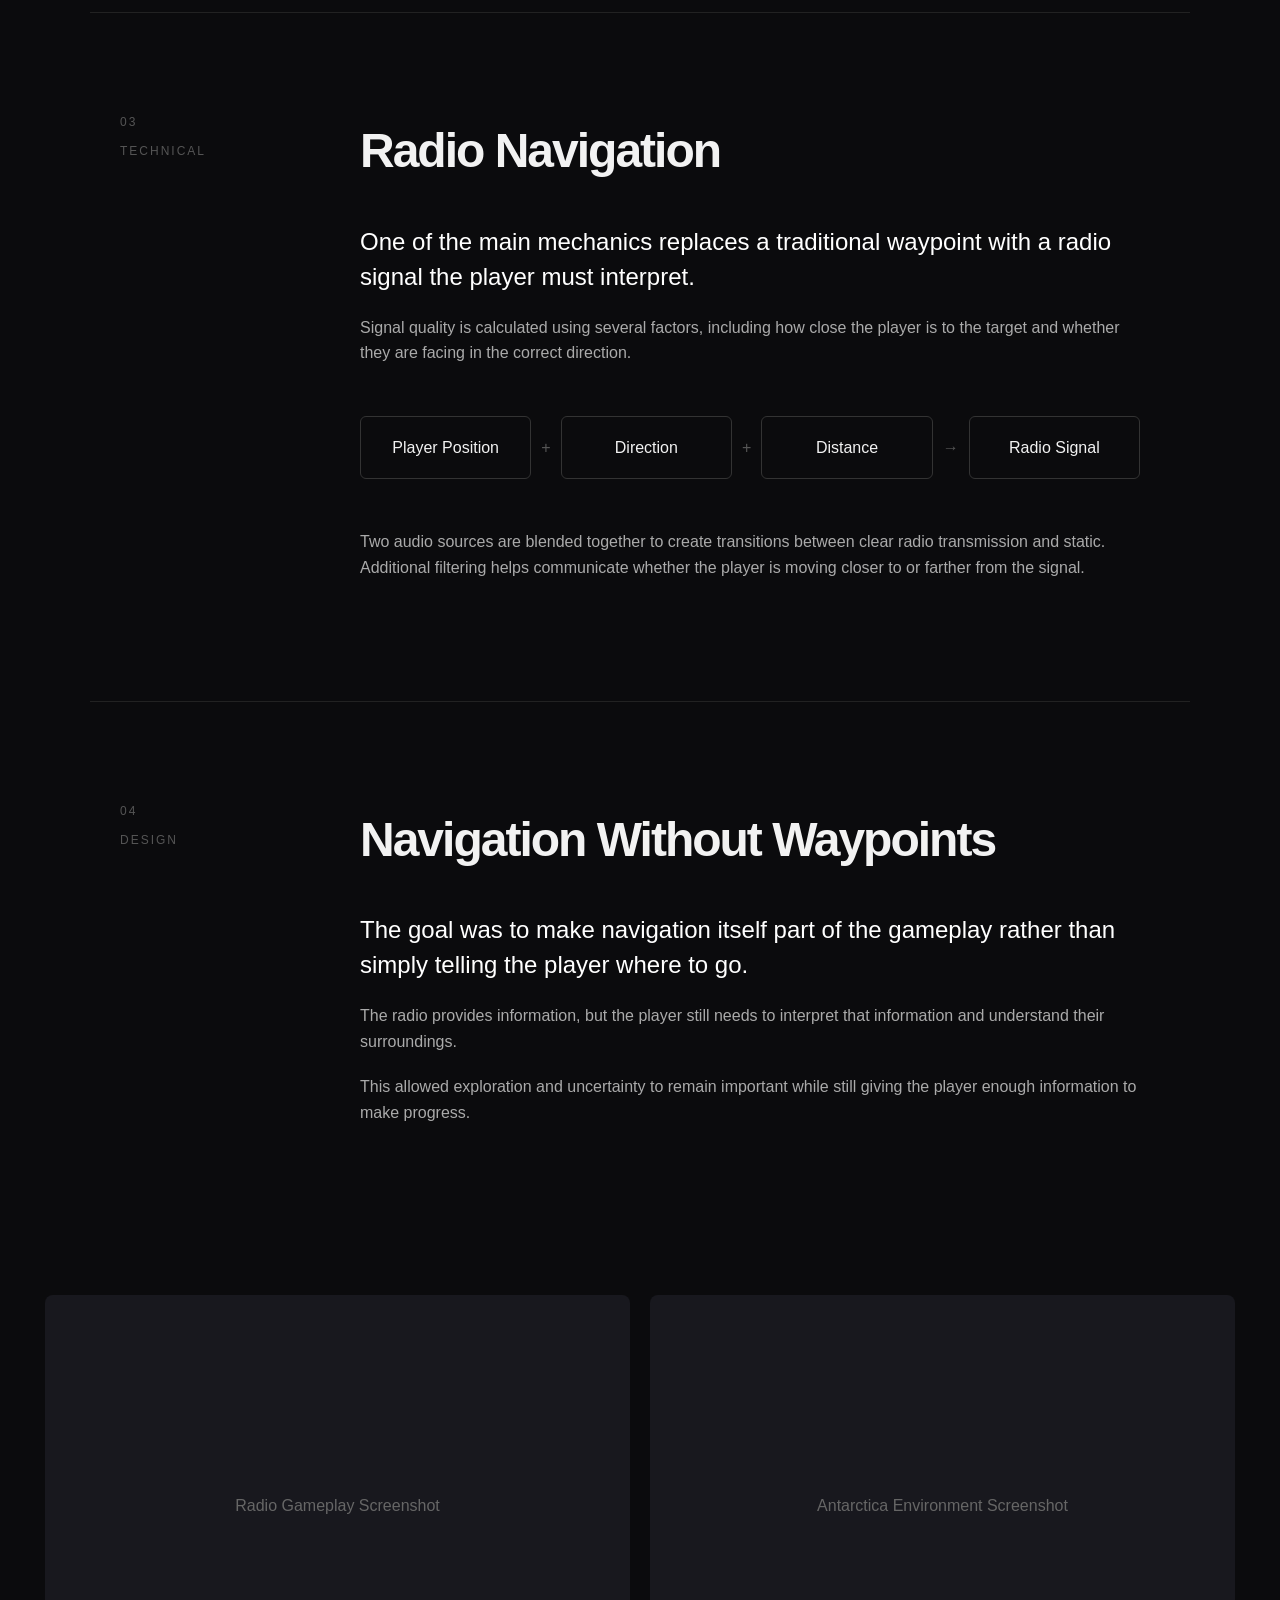
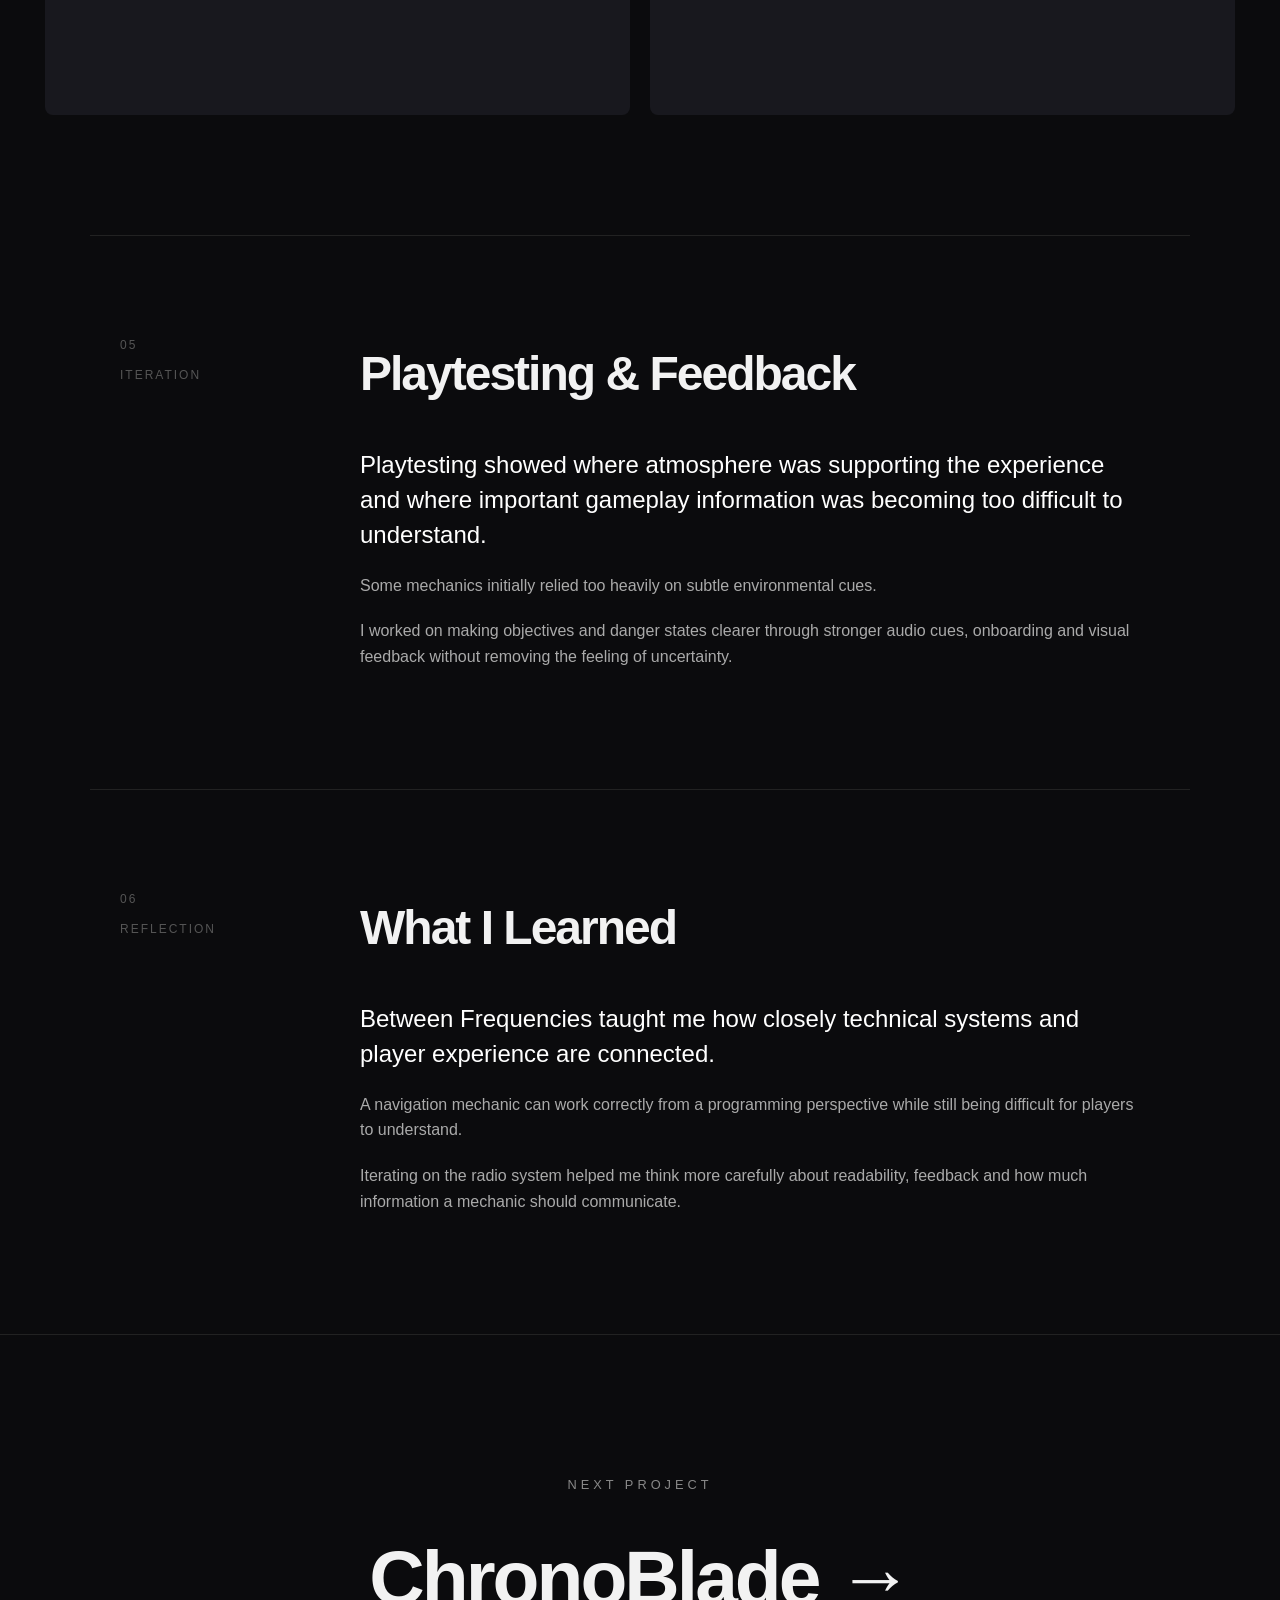
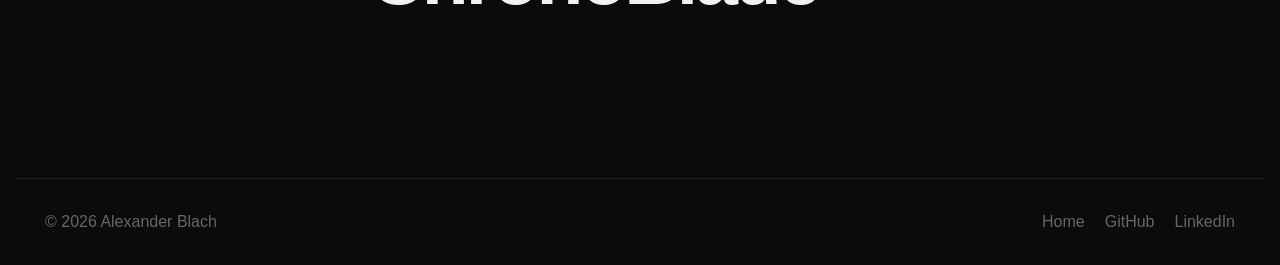
==== commit 041c91f3: "Update button class for project link" ====
--- a/projects/between-frequencies.html
+++ b/projects/between-frequencies.html
@@ -45,9 +45,9 @@
                 waypoints.
             </p>
 <a href="https://frederik-dencker.itch.io/between-frequencies"
-   target="_blank"
+    target="_blank"
    rel="noopener noreferrer"
-   class="button primary-button">
+   class="button primary-button project-play-button">
     Play on itch.io ↗
 </a>
         </div>
--- a/style.css
+++ b/style.css
@@ -233,11 +233,17 @@
 }
 
 .project-image {
-    height: 480px;
+    width: 100%;
+    aspect-ratio: 16 / 9;
 
     border-radius: 8px;
-
     overflow: hidden;
+
+    background: #18181e;
+
+    display: flex;
+    align-items: center;
+    justify-content: center;
 }
 
 .placeholder {
@@ -458,12 +464,7 @@
     .project-card {
         grid-template-columns: 1fr;
     }
-
-    .project-image {
-        height: 350px;
-    }
-
-    .about-grid {
+.about-grid {
         grid-template-columns: 1fr;
     }
 
@@ -495,12 +496,7 @@
     .hero-description {
         font-size: 1rem;
     }
-
-    .project-image {
-        height: 250px;
-    }
-
-    .skills-grid {
+.skills-grid {
         grid-template-columns: 1fr;
     }
 
@@ -853,21 +849,87 @@
     .large-placeholder {
         height: 350px;
     }
+}
+
+
+/* --------------------------------
+   PROJECT CARD ACTIONS & IMAGES
+-------------------------------- */
+
 .project-actions {
     display: flex;
     gap: 18px;
     align-items: center;
     flex-wrap: wrap;
-   }
+}
 
 .play-link {
     color: #888;
     font-size: 0.9rem;
     transition: 0.2s;
-   }
+}
 
 .play-link:hover {
     color: white;
     transform: translateX(3px);
-   }
-}
+}
+/* PROJECT IMAGE / VIDEO PREVIEW */
+
+.project-image {
+    width: 100%;
+    aspect-ratio: 16 / 9;
+
+    position: relative;
+    overflow: hidden;
+
+    border-radius: 8px;
+    background: #18181e;
+}
+
+.hover-video img,
+.hover-video video {
+    position: absolute;
+
+    top: 0;
+    left: 0;
+
+    width: 100%;
+    height: 100%;
+
+    object-fit: contain;
+    object-position: center center;
+
+    display: block;
+
+    transition: opacity 0.2s ease;
+}
+
+
+/* Screenshot visible normally */
+
+.hover-video img {
+    opacity: 1;
+}
+
+
+/* Video hidden normally */
+
+.hover-video video {
+    opacity: 0;
+    pointer-events: none;
+}
+
+
+/* Hover state */
+
+.hover-video:hover img {
+    opacity: 0;
+}
+
+.hover-video:hover video {
+    opacity: 1;
+}
+.project-play-button {
+    display: inline-block;
+    margin-top: 28px;
+}
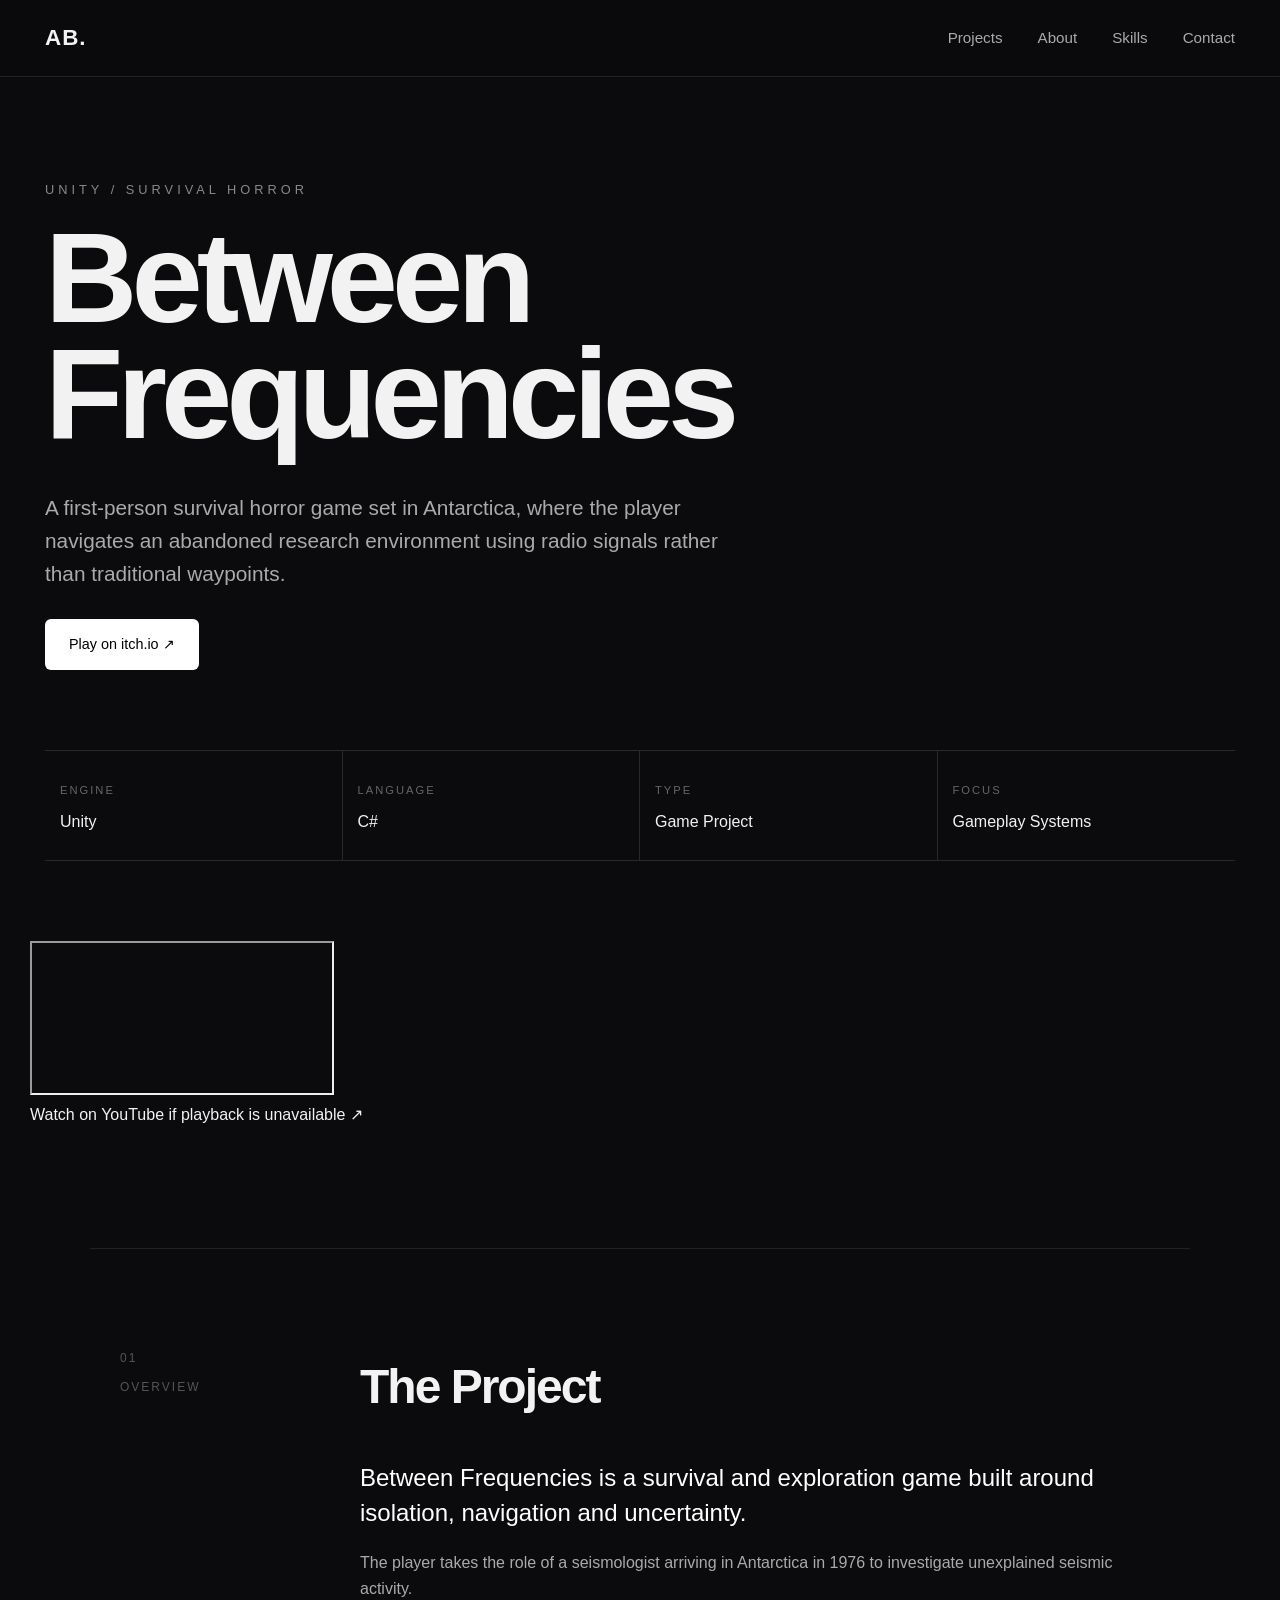
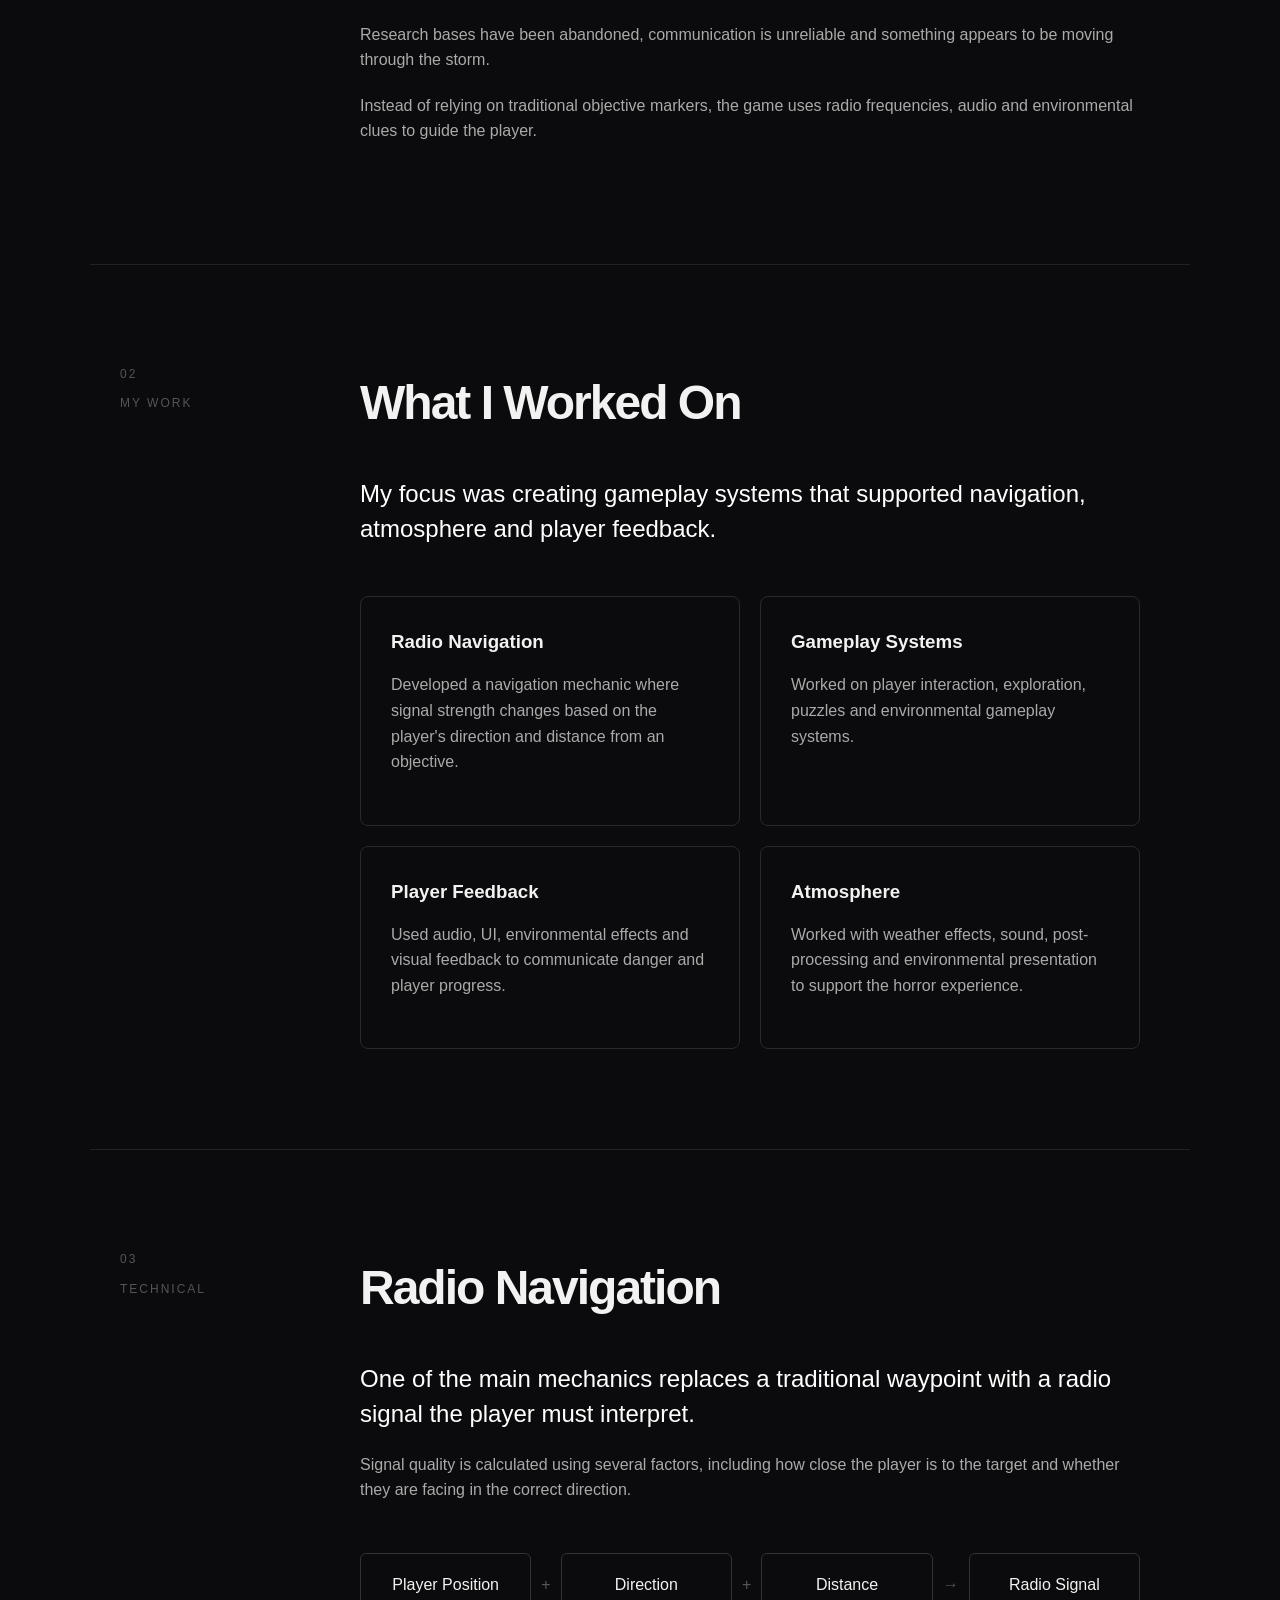
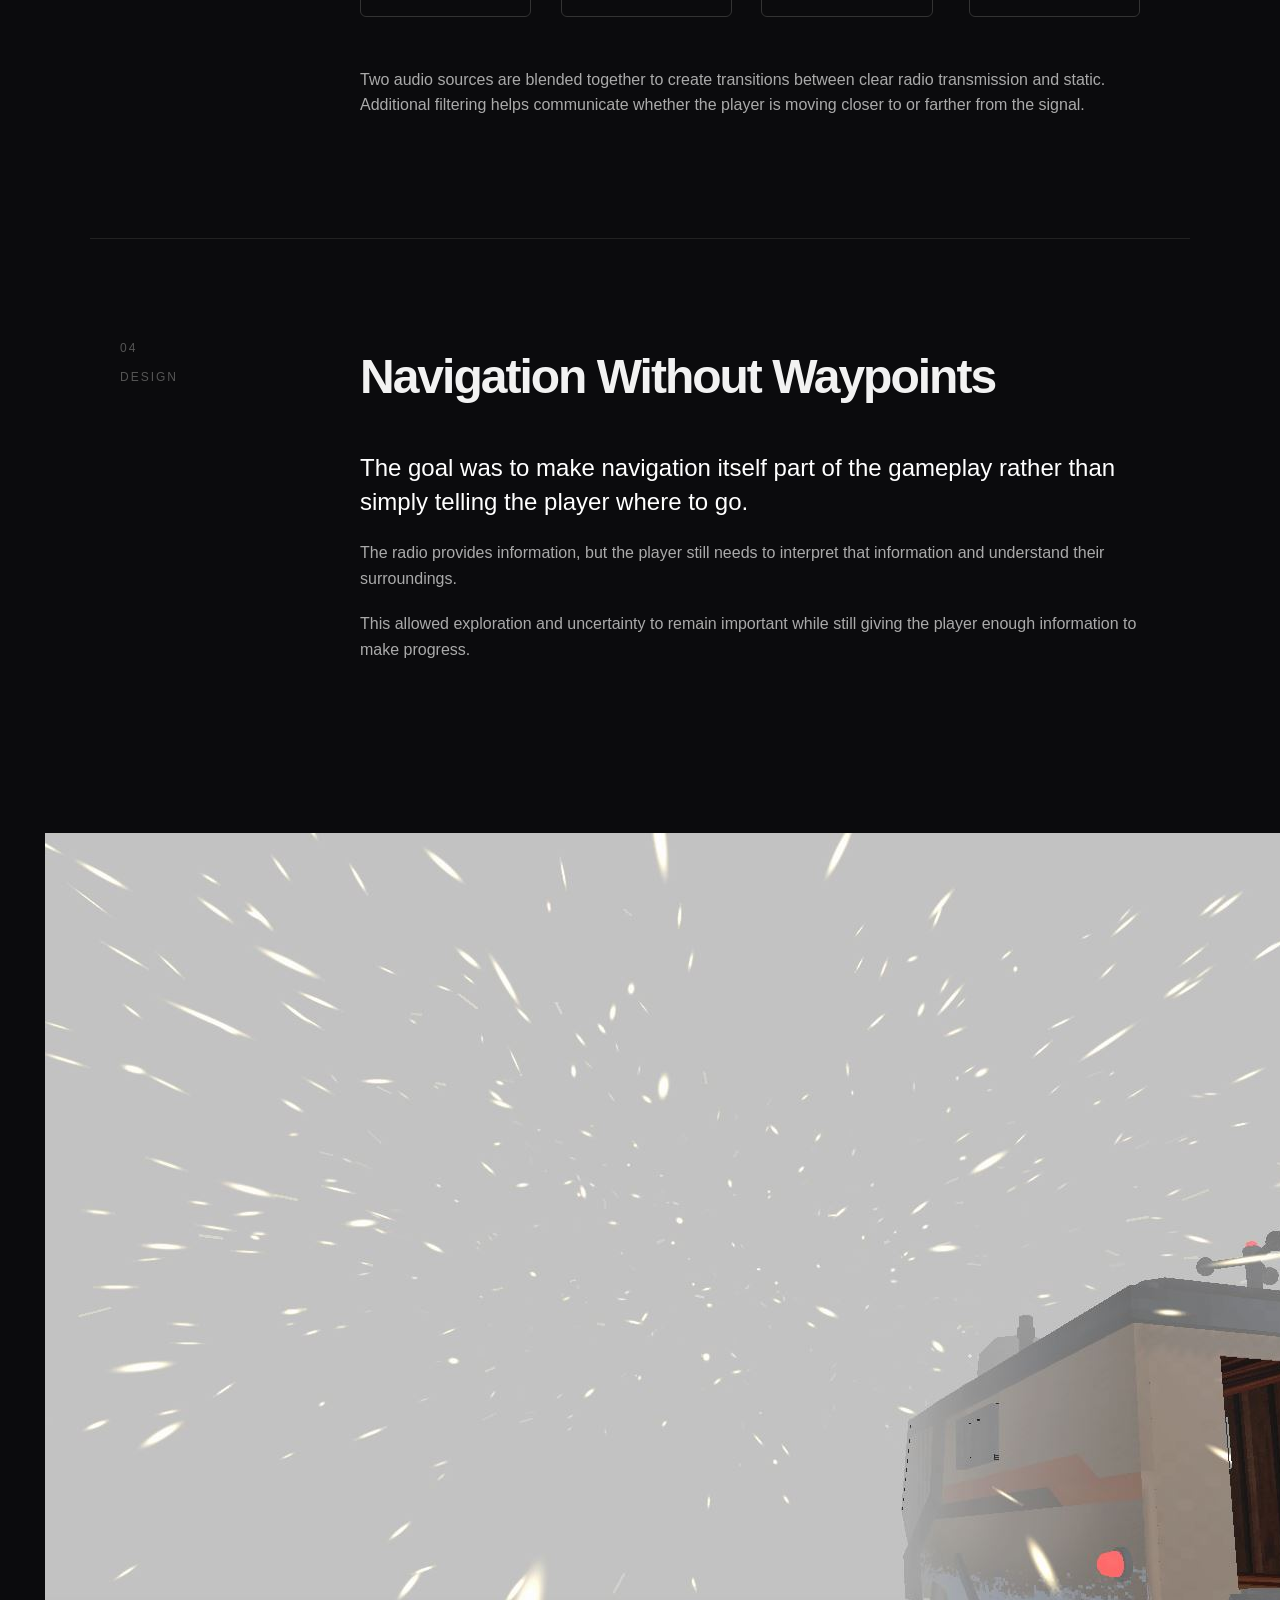
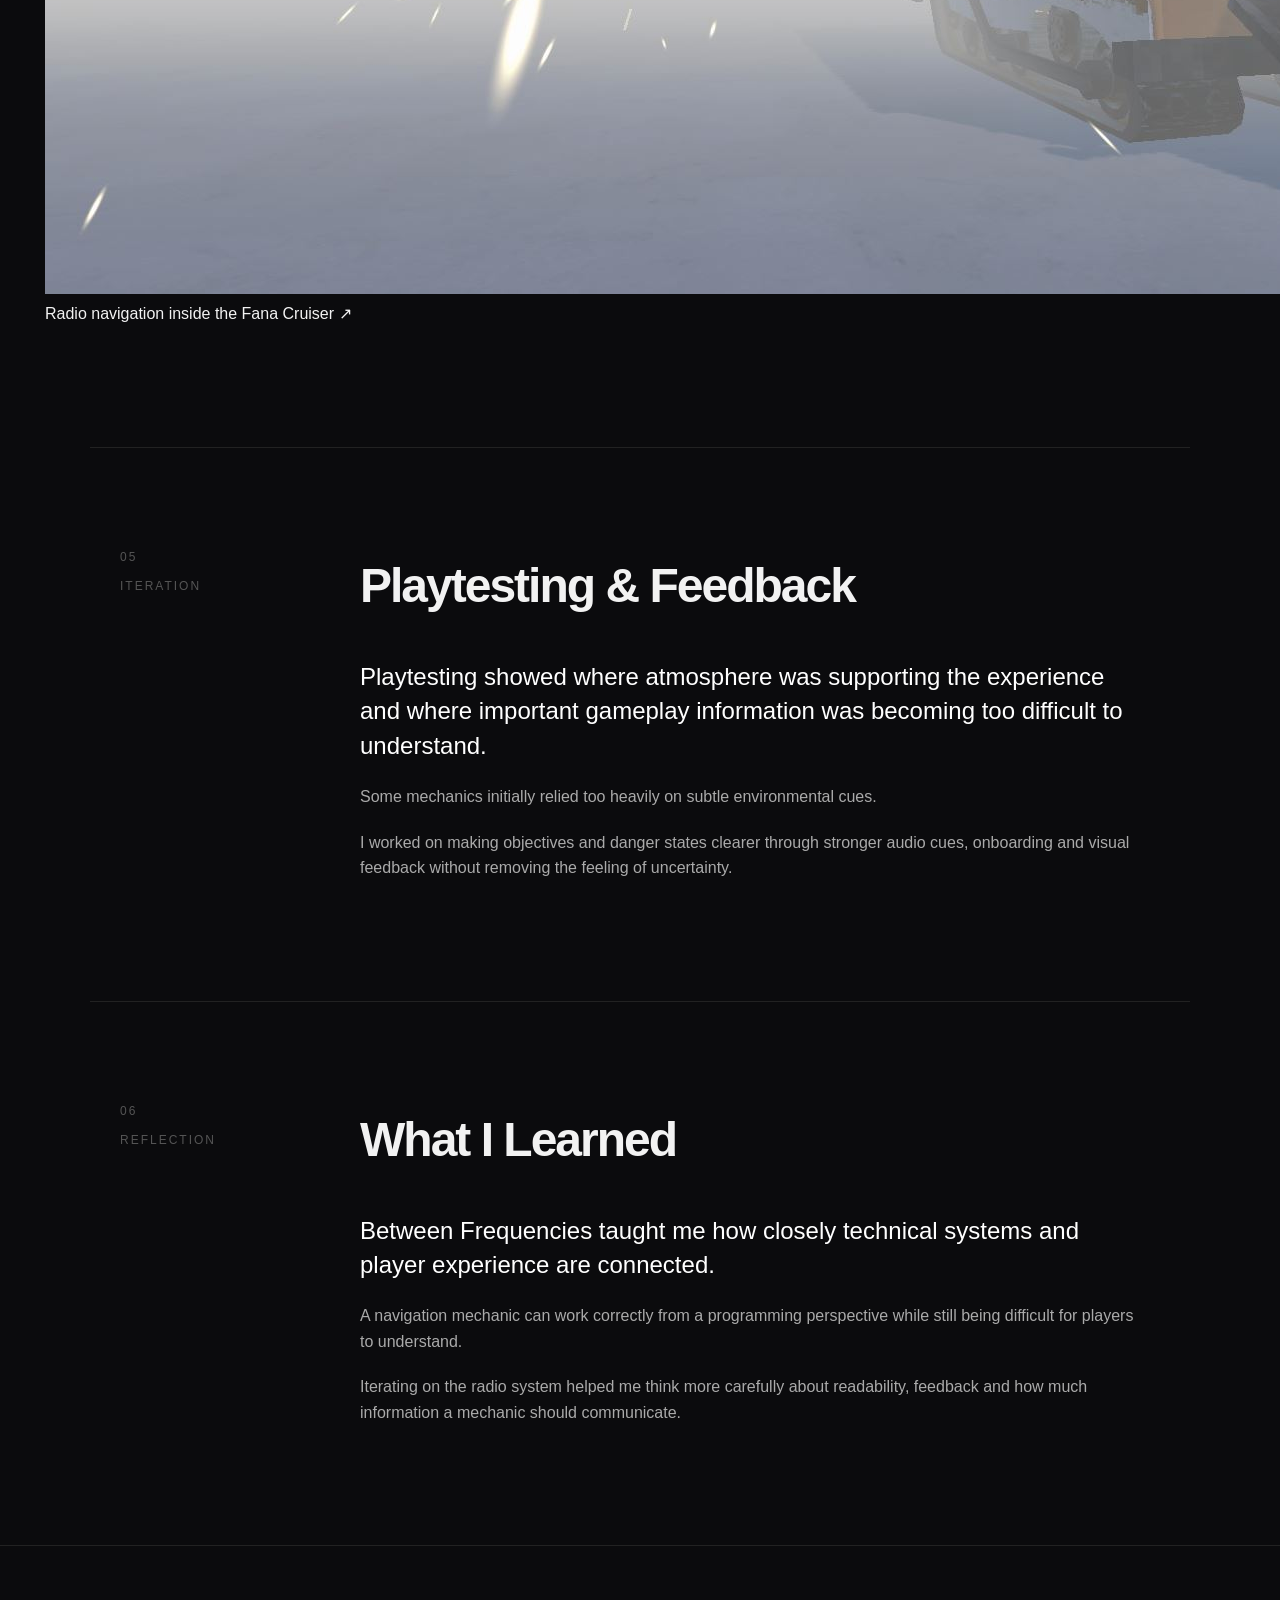
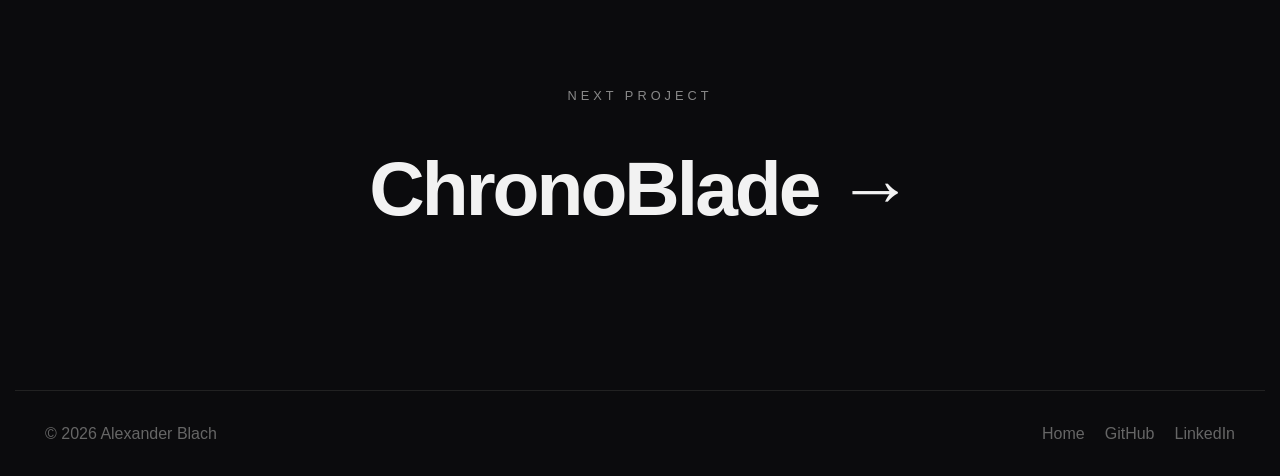
==== commit 5a0a94ed: "Embed gameplay media and screenshot galleries in between-frequencies.html" ====
--- a/projects/between-frequencies.html
+++ b/projects/between-frequencies.html
@@ -83,9 +83,16 @@
     <!-- HERO IMAGE -->
     <section class="project-page-media">
 
-        <div class="large-placeholder">
-            Gameplay Image / Video
-        </div>
+        <div class="project-video-embed">
+            <iframe
+                src="https://www.youtube-nocookie.com/embed/oS23d6kz6qs"
+                title="Between Frequencies gameplay trailer"
+                loading="lazy"
+                referrerpolicy="strict-origin-when-cross-origin"
+                allow="accelerometer; autoplay; clipboard-write; encrypted-media; gyroscope; picture-in-picture; web-share"
+                allowfullscreen></iframe>
+        </div>
+        <p class="project-video-link"><a href="https://www.youtube.com/watch?v=oS23d6kz6qs" target="_blank" rel="noopener noreferrer">Watch on YouTube if playback is unavailable ↗</a></p>
 
     </section>
 
@@ -286,13 +293,15 @@
     <!-- IMAGES -->
     <section class="project-image-grid">
 
-        <div class="medium-placeholder">
-            Radio Gameplay Screenshot
-        </div>
-
-        <div class="medium-placeholder">
-            Antarctica Environment Screenshot
-        </div>
+        <a class="project-screenshot" href="../assets/images/Between1.png" target="_blank" rel="noopener noreferrer">
+            <img src="../assets/images/Between1.png" alt="Close-up of the radio navigation system inside the Antarctic vehicle" loading="lazy" onerror="this.onerror=null;this.src='../assets/images/betweenfreq.JPG';this.parentElement.href=this.src;">
+            <span class="project-screenshot-caption">Radio navigation inside the Fana Cruiser <span aria-hidden="true">↗</span></span>
+        </a>
+
+        <a class="project-screenshot" href="../assets/images/Between2.png" target="_blank" rel="noopener noreferrer">
+            <img src="../assets/images/Between2.png" alt="Snowstorm outside the Antarctic research vehicle, with an ice tunnel in the distance" loading="lazy" onerror="this.onerror=null;this.src='../assets/images/betweenfreq.JPG';this.parentElement.href=this.src;">
+            <span class="project-screenshot-caption">Antarctic whiteout environment <span aria-hidden="true">↗</span></span>
+        </a>
 
     </section>
 
--- a/style.css
+++ b/style.css
@@ -342,17 +342,20 @@
 }
 
 .about-large-text {
-    font-size: 3rem;
-
-    line-height: 1.15;
-
-    letter-spacing: -2px;
+    font-size: 2rem;
+    line-height: 1.3;
+    letter-spacing: -1px;
+    max-width: 520px;
+}
+
+.about-text {
+    max-width: 560px;
 }
 
 .about-text p {
     color: #aaa;
-
-    margin-bottom: 20px;
+    margin-bottom: 26px;
+    line-height: 1.7;
 }
 
 
@@ -896,7 +899,7 @@
     width: 100%;
     height: 100%;
 
-    object-fit: contain;
+    object-fit: cover;
     object-position: center center;
 
     display: block;
@@ -933,3 +936,14 @@
     display: inline-block;
     margin-top: 28px;
 }
+.project-image-link {
+    display: block;
+    cursor: pointer;
+}
+.project-image-link .project-image {
+    transition: transform 0.25s ease;
+}
+
+.project-image-link:hover .project-image {
+    transform: scale(1.01);
+}
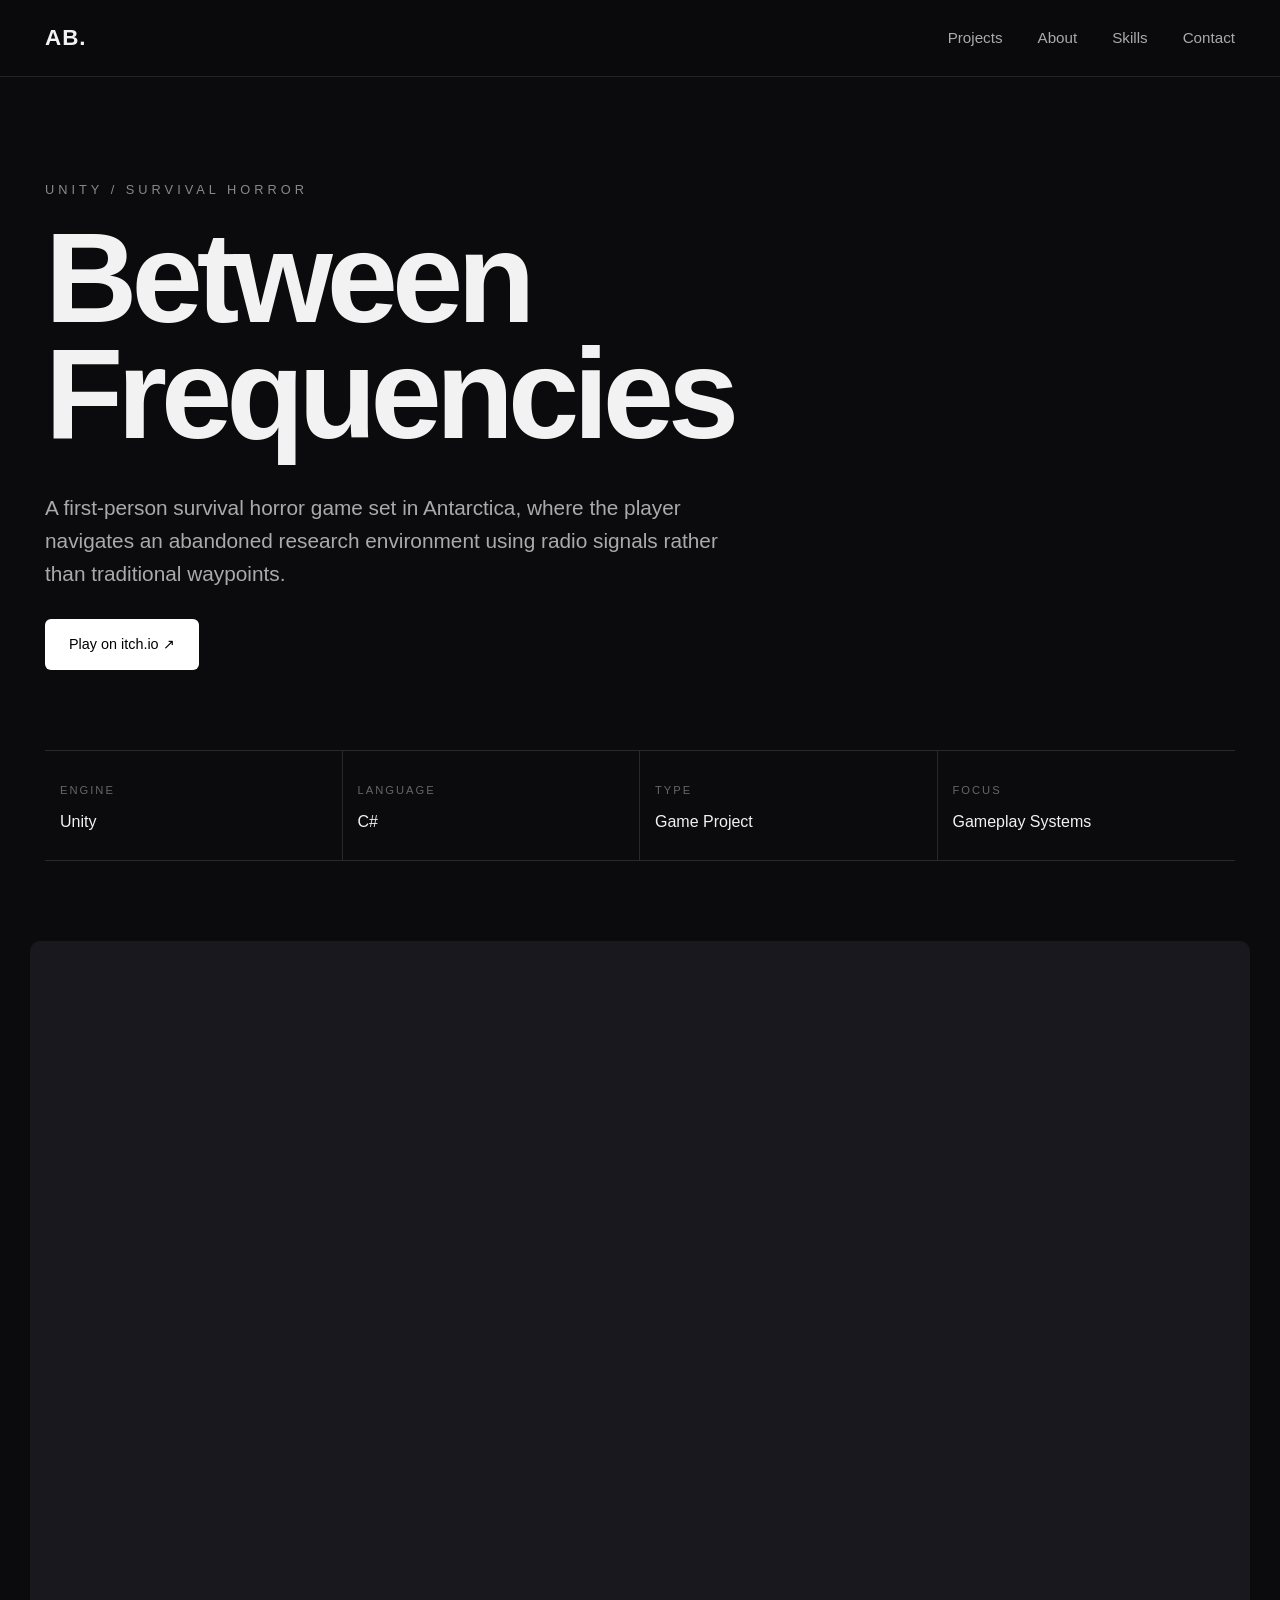
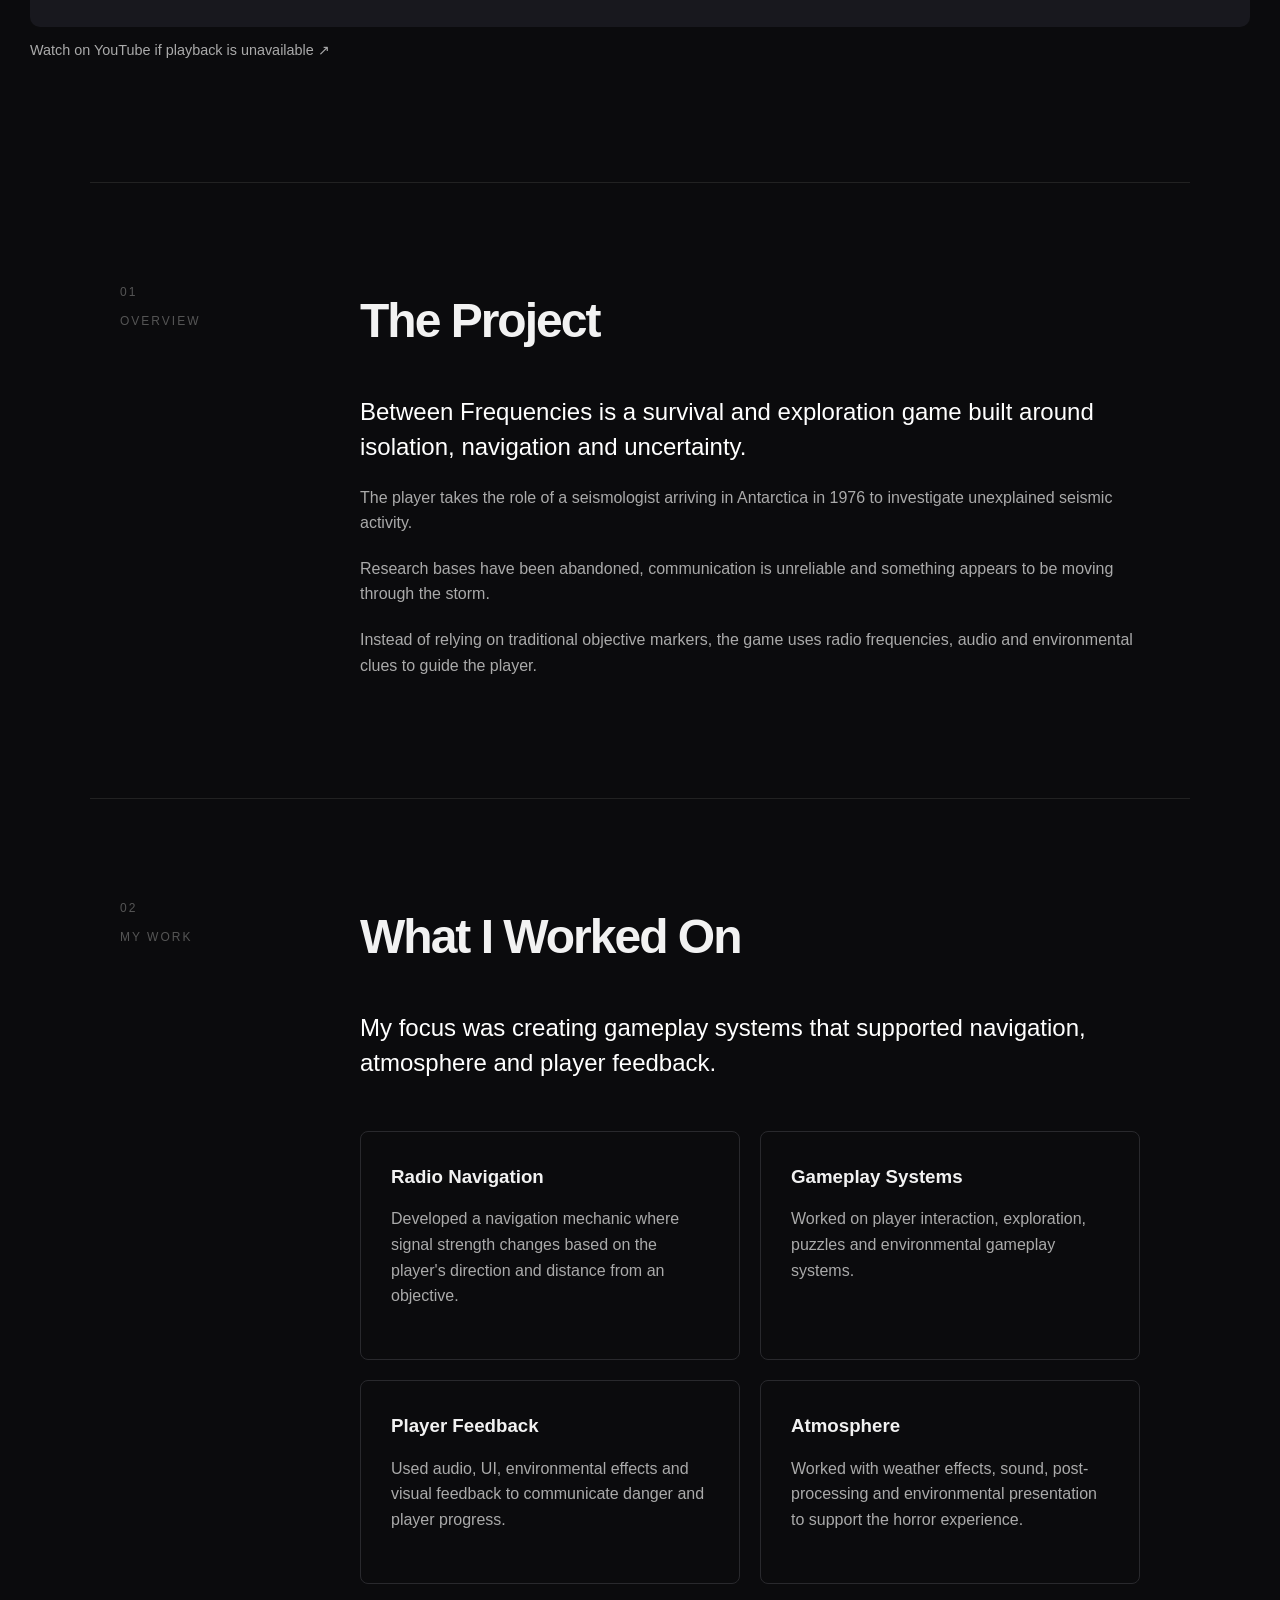
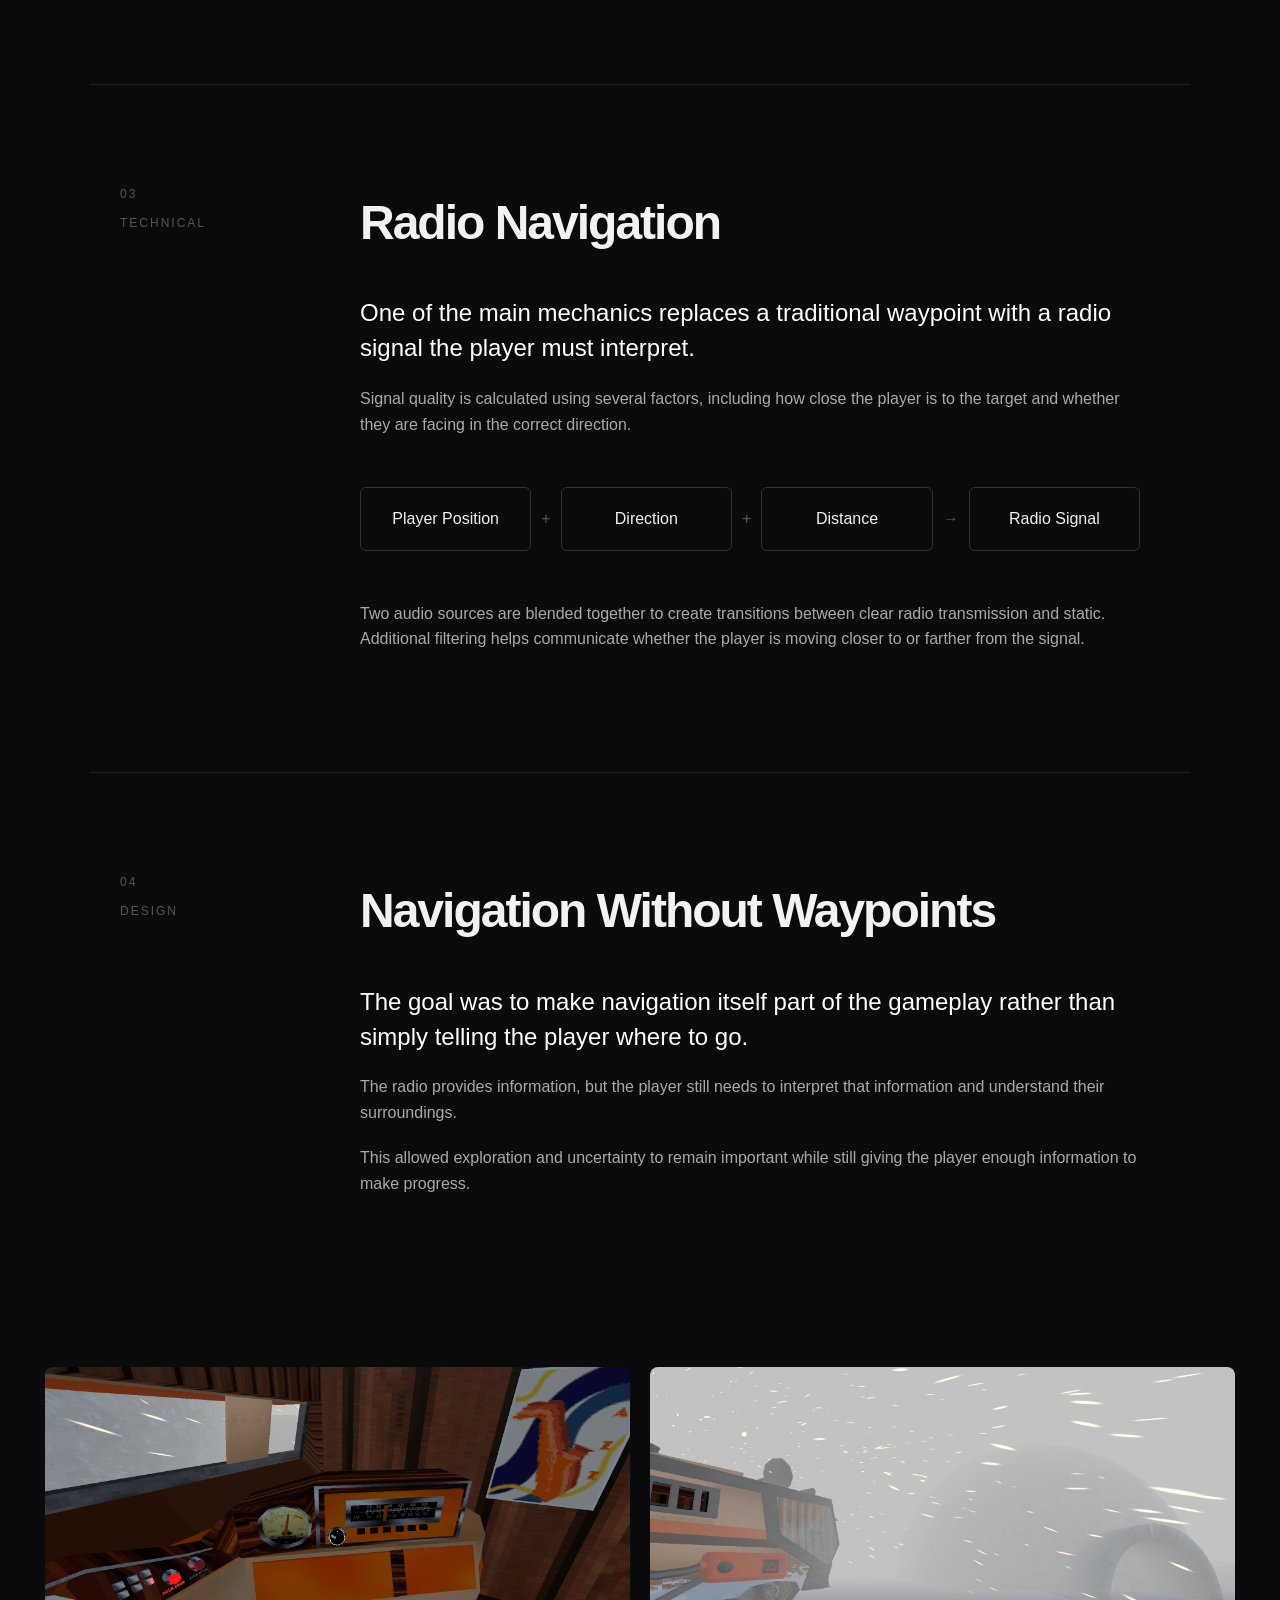
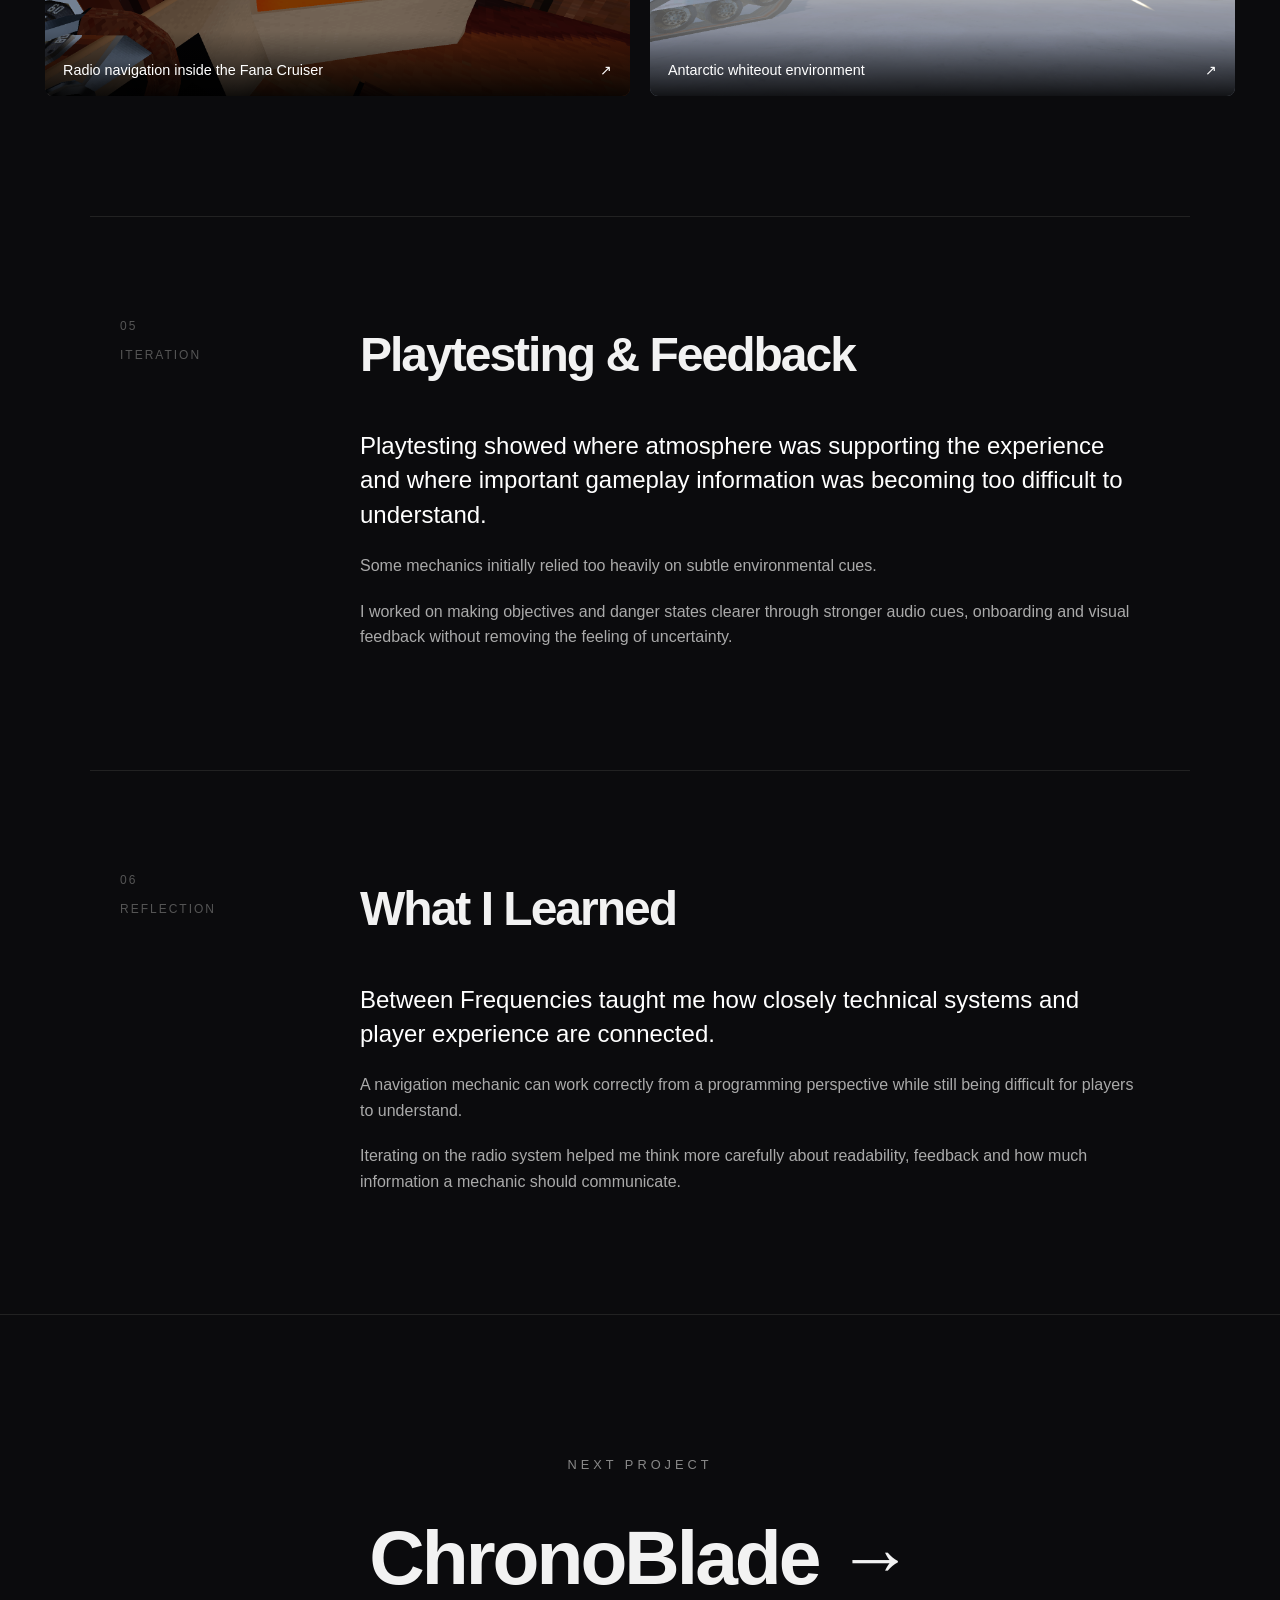
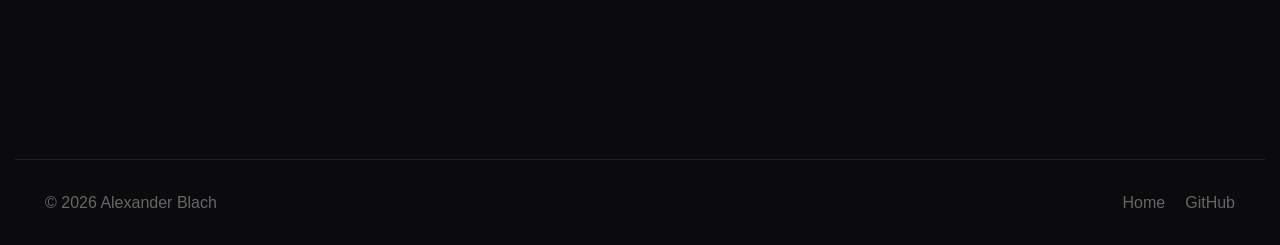
==== commit 84aee95d: "Fix footer links and set requested gameplay video posters" ====
--- a/projects/between-frequencies.html
+++ b/projects/between-frequencies.html
@@ -392,8 +392,7 @@
 
         <div class="footer-links">
             <a href="../index.html">Home</a>
-            <a href="#">GitHub</a>
-            <a href="#">LinkedIn</a>
+            <a href="https://github.com/BlachGames" target="_blank" rel="noopener noreferrer">GitHub</a>
         </div>
 
     </footer>
--- a/style.css
+++ b/style.css
@@ -947,3 +947,76 @@
 .project-image-link:hover .project-image {
     transform: scale(1.01);
 }
+
+
+/* Project gameplay videos and screenshot galleries */
+.project-video-embed,
+.project-feature-video {
+    display: block;
+    width: 100%;
+    aspect-ratio: 16 / 9;
+    height: auto;
+    border: 0;
+    border-radius: 10px;
+    background: #18181e;
+    overflow: hidden;
+}
+
+.project-video-embed iframe {
+    display: block;
+    width: 100%;
+    height: 100%;
+    border: 0;
+}
+
+.project-video-link {
+    margin-top: 12px;
+    color: #aaa;
+    font-size: 0.9rem;
+}
+
+.project-video-link a:hover {
+    color: #fff;
+    text-decoration: underline;
+}
+
+.project-screenshot {
+    position: relative;
+    display: block;
+    aspect-ratio: 16 / 9;
+    border-radius: 8px;
+    overflow: hidden;
+    background: #18181e;
+}
+
+.project-screenshot img {
+    display: block;
+    width: 100%;
+    height: 100%;
+    object-fit: cover;
+    transition: transform 0.25s ease;
+}
+
+.project-screenshot:hover img {
+    transform: scale(1.025);
+}
+
+.project-screenshot-caption {
+    position: absolute;
+    right: 0;
+    bottom: 0;
+    left: 0;
+    padding: 28px 18px 14px;
+    background: linear-gradient(transparent, rgba(0, 0, 0, 0.85));
+    color: #fff;
+    font-size: 0.9rem;
+    display: flex;
+    justify-content: space-between;
+    gap: 12px;
+}
+
+/* Fill the gameplay video area (including its poster) instead of letterboxing. */
+.project-feature-video {
+    object-fit: cover;
+    object-position: center;
+}
